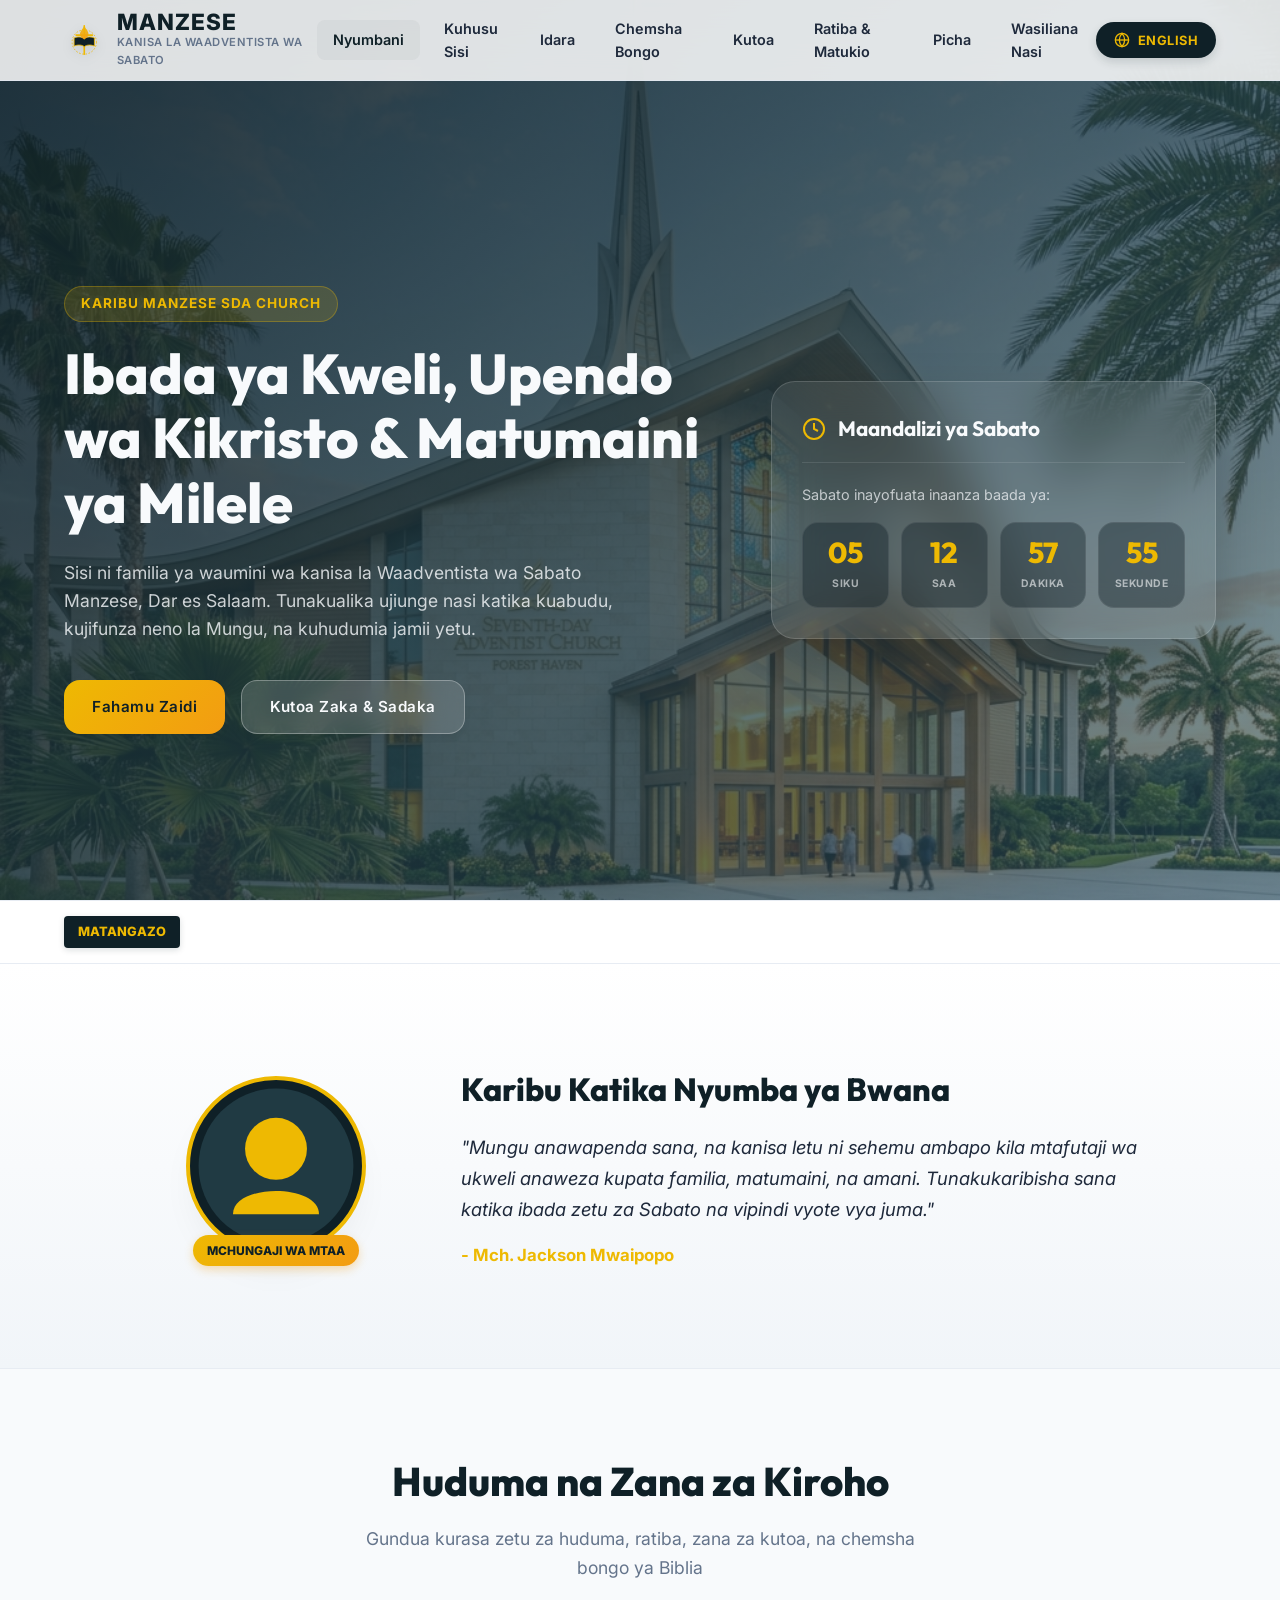
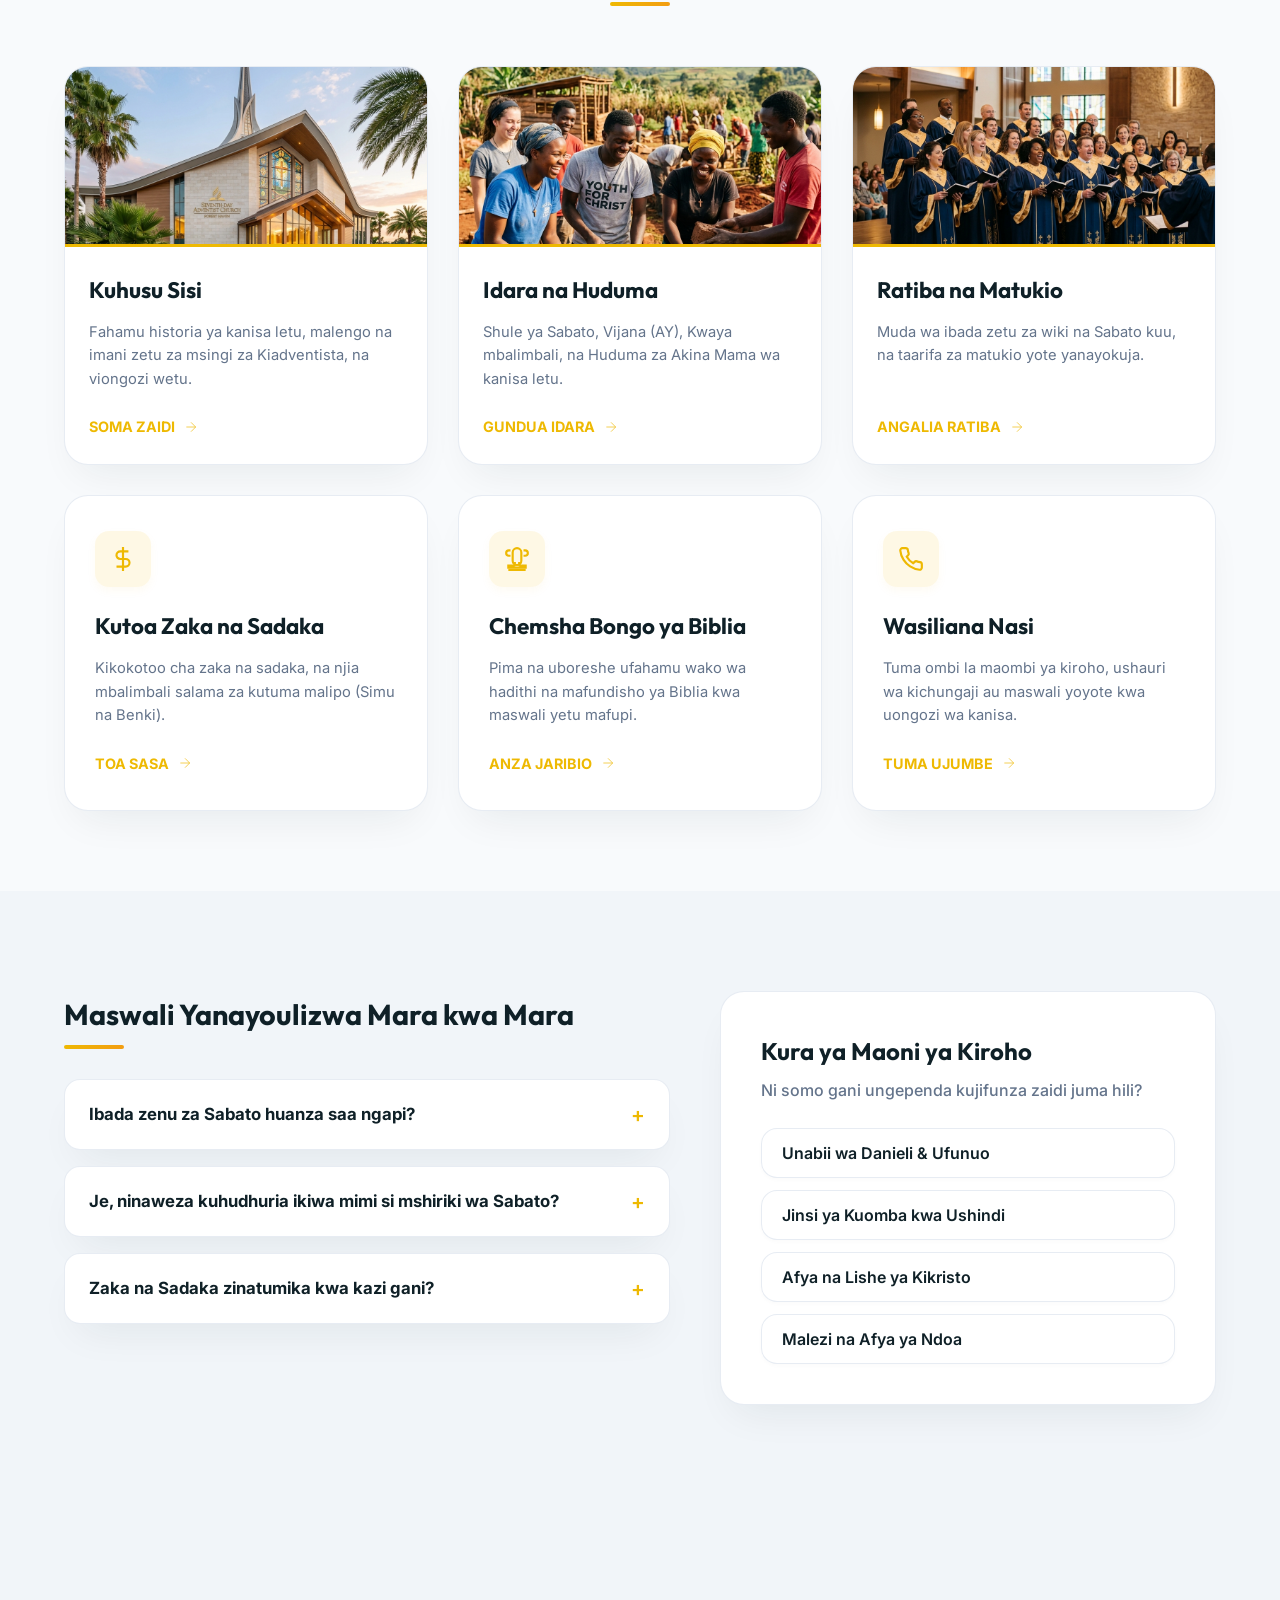
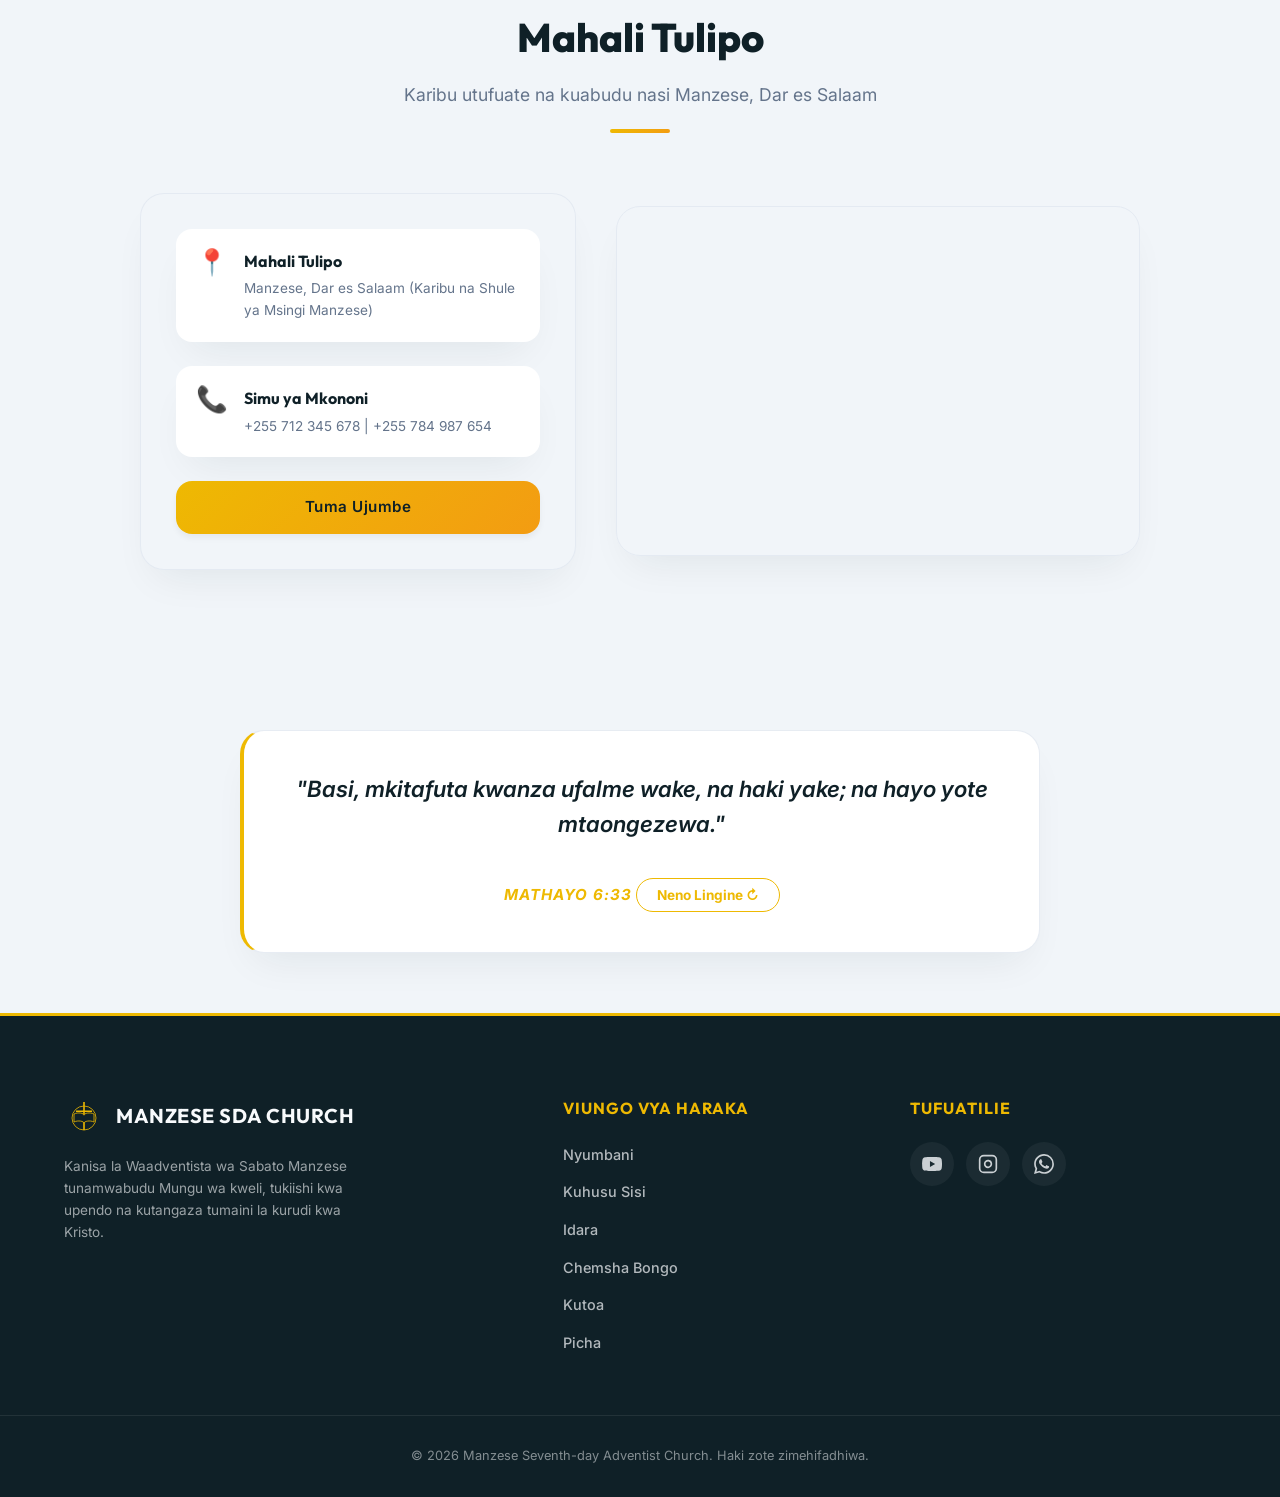
==== index.html @ 2f4f3eac "first commit" ====
<!DOCTYPE html>
<html lang="sw">
<head>
    <meta charset="UTF-8">
    <meta name="viewport" content="width=device-width, initial-scale=1.0">
    <title>Manzese Seventh-day Adventist Church</title>
    <!-- Google Fonts: Outfit (headings) & Inter (body) -->
    <link rel="preconnect" href="https://fonts.googleapis.com">
    <link rel="preconnect" href="https://fonts.gstatic.com" crossorigin>
    <link href="https://fonts.googleapis.com/css2?family=Inter:wght@300;400;500;600;700&family=Outfit:wght@400;500;600;700;800&display=swap" rel="stylesheet">
    <!-- Custom CSS -->
    <link rel="stylesheet" href="styles.css">
</head>
<body>

    <!-- Header Navigation -->
    <header class="main-header">
        <div class="container header-container">
            <a href="index.html" class="logo-area">
                <svg class="sda-logo" viewBox="0 0 100 100" fill="none" xmlns="http://www.w3.org/2000/svg">
                    <circle cx="50" cy="55" r="30" stroke="var(--gold-color)" stroke-width="2" stroke-dasharray="4 4" />
                    <path d="M50 15 V85 M30 38 H70" stroke="var(--gold-color)" stroke-width="4" stroke-linecap="round"/>
                    <path d="M25 65 C35 60 50 63 50 68 C50 63 65 60 75 65 V45 C65 40 50 43 50 48 C50 43 35 40 25 45 Z" fill="var(--primary-color)" stroke="var(--gold-color)" stroke-width="2" stroke-linejoin="round"/>
                    <path d="M50 15 C55 25 62 30 60 38 C58 45 50 48 50 48 C50 48 42 45 40 38 C38 30 45 25 50 15 Z" fill="url(#flameGrad)" opacity="0.9"/>
                    <defs>
                        <linearGradient id="flameGrad" x1="50" y1="15" x2="50" y2="48" gradientUnits="userSpaceOnUse">
                            <stop offset="0%" stop-color="#EEB902" />
                            <stop offset="100%" stop-color="#F39C12" />
                        </linearGradient>
                    </defs>
                </svg>
                <div class="logo-text">
                    <span class="church-title">MANZESE</span>
                    <span class="church-sub" data-translate="nav_sda">Seventh-day Adventist Church</span>
                </div>
            </a>

            <!-- Desktop Nav Links -->
            <nav class="nav-links" id="navLinks">
                <a href="index.html" class="nav-item" data-translate="nav_home">Nyumbani</a>
                <a href="about.html" class="nav-item" data-translate="nav_about">Kuhusu Sisi</a>
                <a href="departments.html" class="nav-item" data-translate="nav_departments">Idara</a>
                <a href="quiz.html" class="nav-item" data-translate="nav_quiz">Chemsha Bongo</a>
                <a href="giving.html" class="nav-item" data-translate="nav_giving">Kutoa</a>
                <a href="events.html" class="nav-item" data-translate="nav_services">Ratiba & Matukio</a>
                <a href="gallery.html" class="nav-item" data-translate="nav_gallery">Picha</a>
                <a href="contact.html" class="nav-item" data-translate="nav_contact">Wasiliana Nasi</a>
            </nav>

            <!-- Language Switch & Mobile Toggle -->
            <div class="header-actions">
                <button class="lang-btn" id="langBtn" aria-label="Switch Language">
                    <svg class="lang-icon" viewBox="0 0 24 24" fill="none" stroke="currentColor" stroke-width="2">
                        <circle cx="12" cy="12" r="10"/>
                        <line x1="2" y1="12" x2="22" y2="12"/>
                        <path d="M12 2a15.3 15.3 0 0 1 4 10 15.3 15.3 0 0 1-4 10 15.3 15.3 0 0 1-4-10 15.3 15.3 0 0 1 4-10z"/>
                    </svg>
                    <span id="langText">ENGLISH</span>
                </button>

                <button class="mobile-menu-toggle" id="menuToggle" aria-label="Toggle Menu">
                    <span></span>
                    <span></span>
                    <span></span>
                </button>
            </div>
        </div>
    </header>

    <!-- Mobile Nav Panel (Overlay) -->
    <div class="mobile-nav-panel" id="mobileNavPanel">
        <nav class="mobile-nav-links">
            <a href="index.html" class="mobile-nav-item" data-translate="nav_home">Nyumbani</a>
            <a href="about.html" class="mobile-nav-item" data-translate="nav_about">Kuhusu Sisi</a>
            <a href="departments.html" class="mobile-nav-item" data-translate="nav_departments">Idara</a>
            <a href="quiz.html" class="mobile-nav-item" data-translate="nav_quiz">Chemsha Bongo</a>
            <a href="giving.html" class="mobile-nav-item" data-translate="nav_giving">Kutoa</a>
            <a href="events.html" class="mobile-nav-item" data-translate="nav_services">Ratiba & Matukio</a>
            <a href="gallery.html" class="mobile-nav-item" data-translate="nav_gallery">Picha</a>
            <a href="contact.html" class="mobile-nav-item" data-translate="nav_contact">Wasiliana Nasi</a>
        </nav>
    </div>

    <!-- Main Content -->
    <main class="page-fade-in">

        <!-- Home / Hero Section -->
        <section id="home" class="hero-section">
            <div class="hero-bg-overlay"></div>
            <div class="container hero-container">
                <div class="hero-content">
                    <span class="hero-tag" data-translate="hero_tag">Karibu Manzese SDA Church</span>
                    <h1 class="hero-title" data-translate="hero_title">Ibada ya Kweli, Upendo wa Kikristo & Matumaini ya Milele</h1>
                    <p class="hero-desc" data-translate="hero_desc">Sisi ni familia ya waumini wa kanisa la Waadventista wa Sabato Manzese, Dar es Salaam. Tunakualika ujiunge nasi katika kuabudu, kujifunza neno la Mungu, na kuhudumia jamii yetu.</p>
                    <div class="hero-btns">
                        <a href="about.html" class="btn btn-primary" data-translate="btn_learn_more">Fahamu Zaidi</a>
                        <a href="giving.html" class="btn btn-secondary" data-translate="btn_give">Kutoa Zaka & Sadaka</a>
                    </div>
                </div>

                <!-- Sabbath Countdown Card -->
                <div class="sabbath-card" id="sabbathCard">
                    <div class="sabbath-card-header">
                        <svg class="sabbath-icon" viewBox="0 0 24 24" fill="none" stroke="currentColor" stroke-width="2">
                            <circle cx="12" cy="12" r="10"/>
                            <polyline points="12 6 12 12 16 14"/>
                        </svg>
                        <h3 id="sabbathCardTitle" data-translate="sabbath_countdown_title">Maandalizi ya Sabato</h3>
                    </div>
                    <div class="sabbath-card-body" id="sabbathCardBody">
                        <p class="sabbath-prompt" id="sabbathPrompt" data-translate="sabbath_starts_in">Sabato inayofuata inaanza baada ya:</p>
                        <div class="countdown-timer" id="countdownTimer">
                            <div class="timer-item">
                                <span class="timer-num" id="days">00</span>
                                <span class="timer-label" data-translate="timer_days">Siku</span>
                            </div>
                            <div class="timer-item">
                                <span class="timer-num" id="hours">00</span>
                                <span class="timer-label" data-translate="timer_hours">Saa</span>
                            </div>
                            <div class="timer-item">
                                <span class="timer-num" id="minutes">00</span>
                                <span class="timer-label" data-translate="timer_minutes">Dakika</span>
                            </div>
                            <div class="timer-item">
                                <span class="timer-num" id="seconds">00</span>
                                <span class="timer-label" data-translate="timer_seconds">Sekunde</span>
                            </div>
                        </div>
                    </div>
                </div>
            </div>
        </section>

        <!-- Announcements / News Ticker Section -->
        <section class="announcements-section">
            <div class="container announcements-container">
                <div class="announcements-badge" data-translate="announcements_badge">Matangazo</div>
                <div class="announcements-ticker">
                    <div class="announcements-list">
                        <span data-translate="announce_1">Mkutano Mkuu wa Makambi utaanza tarehe 16 Agosti. Karibuni wote!</span>
                        <span data-translate="announce_2">Kikundi cha Maombi ya Asubuhi kinakutana kila Jumatano saa 11 Asubuhi.</span>
                        <span data-translate="announce_3">Mazoezi ya Kwaya Kuu yatafanyika Ijumaa saa 11:30 Jioni kabla ya Vespers.</span>
                    </div>
                </div>
            </div>
        </section>

        <!-- Pastor's Welcome Section -->
        <section class="pastor-welcome-section section-padding">
            <div class="container">
                <div class="pastor-grid-layout">
                    <div class="pastor-image-card">
                        <svg class="pastor-avatar-svg" viewBox="0 0 100 100">
                            <circle cx="50" cy="50" r="45" fill="var(--secondary-color)" />
                            <circle cx="50" cy="40" r="18" fill="var(--gold-color)" />
                            <path d="M25 78 C 25 60, 75 60, 75 78" fill="var(--gold-color)" />
                        </svg>
                        <div class="pastor-badge" data-translate="pastor_badge">Mchungaji wa Mtaa</div>
                    </div>
                    <div class="pastor-message-content">
                        <h2 class="pastor-title" data-translate="pastor_welcome_title">Karibu Katika Nyumba ya Bwana</h2>
                        <p class="pastor-quote" data-translate="pastor_quote">"Mungu anawapenda sana, na kanisa letu ni sehemu ambapo kila mtafutaji wa ukweli anaweza kupata familia, matumaini, na amani. Tunakukaribisha sana katika ibada zetu za Sabato na vipindi vyote vya juma."</p>
                        <span class="pastor-name">- Mch. Jackson Mwaipopo</span>
                    </div>
                </div>
            </div>
        </section>

        <!-- Portal Hub Section -->
        <section class="portal-section bg-light">
            <div class="container">
                <div class="section-header text-center">
                    <h2 class="section-title" data-translate="portal_title">Huduma na Zana za Kiroho</h2>
                    <p class="section-subtitle" data-translate="portal_subtitle">Gundua kurasa zetu za huduma, ratiba, zana za kutoa, na chemsha bongo ya Biblia</p>
                    <div class="header-bar"></div>
                </div>

                <div class="portal-grid">
                    <!-- About Card -->
                    <div class="portal-card has-image">
                        <div class="portal-card-image" style="background-image: url('assets/church_hero.png');"></div>
                        <div class="portal-card-content">
                            <h3 data-translate="about_title">Kuhusu Sisi</h3>
                            <p data-translate="portal_about_desc">Fahamu historia ya kanisa letu, malengo na imani zetu za msingi za Kiadventista, na viongozi wetu.</p>
                            <a href="about.html" class="portal-link">
                                <span data-translate="portal_link_read">Soma Zaidi</span>
                                <svg viewBox="0 0 24 24"><line x1="5" y1="12" x2="19" y2="12"></line><polyline points="12 5 19 12 12 19"></polyline></svg>
                            </a>
                        </div>
                    </div>

                    <!-- Departments Card -->
                    <div class="portal-card has-image">
                        <div class="portal-card-image" style="background-image: url('assets/youth_ministry.png');"></div>
                        <div class="portal-card-content">
                            <h3 data-translate="dept_title">Idara na Huduma</h3>
                            <p data-translate="portal_dept_desc">Shule ya Sabato, Vijana (AY), Kwaya mbalimbali, na Huduma za Akina Mama wa kanisa letu.</p>
                            <a href="departments.html" class="portal-link">
                                <span data-translate="portal_link_explore">Gundua Idara</span>
                                <svg viewBox="0 0 24 24"><line x1="5" y1="12" x2="19" y2="12"></line><polyline points="12 5 19 12 12 19"></polyline></svg>
                            </a>
                        </div>
                    </div>

                    <!-- Events Card -->
                    <div class="portal-card has-image">
                        <div class="portal-card-image" style="background-image: url('assets/choir_singing.png');"></div>
                        <div class="portal-card-content">
                            <h3 data-translate="services_title">Ratiba na Matukio</h3>
                            <p data-translate="portal_services_desc">Muda wa ibada zetu za wiki na Sabato kuu, na taarifa za matukio yote yanayokuja.</p>
                            <a href="events.html" class="portal-link">
                                <span data-translate="portal_link_view">Angalia Ratiba</span>
                                <svg viewBox="0 0 24 24"><line x1="5" y1="12" x2="19" y2="12"></line><polyline points="12 5 19 12 12 19"></polyline></svg>
                            </a>
                        </div>
                    </div>

                    <!-- Giving Card -->
                    <div class="portal-card accent-card">
                        <div class="portal-icon-wrapper">
                            <svg class="portal-icon-svg" viewBox="0 0 24 24" fill="none" stroke="currentColor" stroke-width="2">
                                <line x1="12" y1="1" x2="12" y2="23"></line>
                                <path d="M17 5H9.5a3.5 3.5 0 0 0 0 7h5a3.5 3.5 0 0 1 0 7H6"></path>
                            </svg>
                        </div>
                        <h3 data-translate="giving_title">Kutoa Zaka na Sadaka</h3>
                        <p data-translate="portal_giving_desc">Kikokotoo cha zaka na sadaka, na njia mbalimbali salama za kutuma malipo (Simu na Benki).</p>
                        <a href="giving.html" class="portal-link">
                            <span data-translate="portal_link_give">Toa Sasa</span>
                            <svg viewBox="0 0 24 24"><line x1="5" y1="12" x2="19" y2="12"></line><polyline points="12 5 19 12 12 19"></polyline></svg>
                        </a>
                    </div>

                    <!-- Quiz Card -->
                    <div class="portal-card accent-card">
                        <div class="portal-icon-wrapper">
                            <svg class="portal-icon-svg" viewBox="0 0 24 24" fill="none" stroke="currentColor" stroke-width="2">
                                <path d="M6 9H4.5a2.5 2.5 0 0 1 0-5H6"></path>
                                <path d="M18 9h1.5a2.5 2.5 0 0 0 0-5H18"></path>
                                <path d="M4 22h16"></path>
                                <path d="M10 14.66V17c0 .55-.45 1-1 1H4v2h16v-2h-5c-.55 0-1-.45-1-1v-2.34"></path>
                                <path d="M12 2a4 4 0 0 1 4 4v7.5a4 4 0 0 1-8 0V6a4 4 0 0 1 4-4z"></path>
                            </svg>
                        </div>
                        <h3 data-translate="quiz_title">Chemsha Bongo</h3>
                        <p data-translate="portal_quiz_desc">Pima na uboreshe ufahamu wako wa hadithi na mafundisho ya Biblia kwa maswali yetu mafupi.</p>
                        <a href="quiz.html" class="portal-link">
                            <span data-translate="portal_link_quiz">Anza Jaribio</span>
                            <svg viewBox="0 0 24 24"><line x1="5" y1="12" x2="19" y2="12"></line><polyline points="12 5 19 12 12 19"></polyline></svg>
                        </a>
                    </div>

                    <!-- Contact Card -->
                    <div class="portal-card accent-card">
                        <div class="portal-icon-wrapper">
                            <svg class="portal-icon-svg" viewBox="0 0 24 24" fill="none" stroke="currentColor" stroke-width="2">
                                <path d="M22 16.92v3a2 2 0 0 1-2.18 2 19.79 19.79 0 0 1-8.63-3.07 19.5 19.5 0 0 1-6-6 19.79 19.79 0 0 1-3.07-8.67A2 2 0 0 1 4.11 2h3a2 2 0 0 1 2 1.72 12.84 12.84 0 0 0 .7 2.81 2 2 0 0 1-.45 2.11L8.09 9.91a16 16 0 0 0 6 6l1.27-1.27a2 2 0 0 1 2.11-.45 12.84 12.84 0 0 0 2.81.7A2 2 0 0 1 22 16.92z"></path>
                            </svg>
                        </div>
                        <h3 data-translate="contact_title">Wasiliana Nasi</h3>
                        <p data-translate="portal_contact_desc">Tuma ombi la maombi ya kiroho, ushauri wa kichungaji au maswali yoyote kwa uongozi wa kanisa.</p>
                        <a href="contact.html" class="portal-link">
                            <span data-translate="portal_link_contact">Tuma Ujumbe</span>
                            <svg viewBox="0 0 24 24"><line x1="5" y1="12" x2="19" y2="12"></line><polyline points="12 5 19 12 12 19"></polyline></svg>
                        </a>
                    </div>
                </div>
            </div>
        </section>

        <!-- FAQs and Spiritual Poll Grid Section -->
        <section class="interactive-grid-section section-padding bg-light">
            <div class="container">
                <div class="interactive-two-column">
                    <!-- Collapsible FAQs -->
                    <div class="faq-accordion-wrapper">
                        <div class="small-header">
                            <h2 class="faq-section-title" data-translate="faq_title">Maswali Yanayoulizwa Mara kwa Mara</h2>
                            <div class="header-bar left-align"></div>
                        </div>
                        
                        <div class="faq-accordion">
                            <div class="faq-item">
                                <button class="faq-trigger">
                                    <span class="faq-question-text" data-translate="faq_q1">Ibada zenu za Sabato huanza saa ngapi?</span>
                                    <span class="faq-icon-arrow">+</span>
                                </button>
                                <div class="faq-content">
                                    <p data-translate="faq_a1">Ibada huanza saa 2:00 Asubuhi kwa Shule ya Sabato (kujifunza Biblia) na kufuatiwa na Ibada Kuu ya Mahubiri saa 4:45 Asubuhi. Alasiri tuna vipindi vya vijana na kwaya kuanzia saa 8:00 Alasiri.</p>
                                </div>
                            </div>

                            <div class="faq-item">
                                <button class="faq-trigger">
                                    <span class="faq-question-text" data-translate="faq_q2">Je, ninaweza kuhudhuria ikiwa mimi si mshiriki wa Sabato?</span>
                                    <span class="faq-icon-arrow">+</span>
                                </button>
                                <div class="faq-content">
                                    <p data-translate="faq_a2">Ndiyo, kabisa! Kanisa letu lipo wazi kwa ajili ya kila mtu wa dini, dhehebu au imani yoyote. Wageni wote wanakaribishwa na kufurahia upendo wa Kikristo pamoja nasi.</p>
                                </div>
                            </div>

                            <div class="faq-item">
                                <button class="faq-trigger">
                                    <span class="faq-question-text" data-translate="faq_q3">Zaka na Sadaka zinatumika kwa kazi gani?</span>
                                    <span class="faq-icon-arrow">+</span>
                                </button>
                                <div class="faq-content">
                                    <p data-translate="faq_a3">Zaka na Sadaka zinatumika kusaidia kazi ya uinjilisti, matengenezo ya kanisa, kuendesha huduma mbalimbali za idara, na kutoa misaada kwa wajane, mayatima, wagonjwa na wenye shida Manzese.</p>
                                </div>
                            </div>
                        </div>
                    </div>

                    <!-- Spiritual Poll Card -->
                    <div class="poll-card glass-card" id="spiritualPollCard">
                        <div class="poll-card-header">
                            <h3 data-translate="poll_title">Kura ya Maoni ya Kiroho</h3>
                            <p class="poll-question" data-translate="poll_question">Ni somo gani ungependa kujifunza zaidi juma hili?</p>
                        </div>
                        
                        <div class="poll-options" id="pollOptions">
                            <button class="poll-option-btn" data-vote="unabii">
                                <span data-translate="poll_opt1">Unabii wa Danieli & Ufunuo</span>
                            </button>
                            <button class="poll-option-btn" data-vote="maombi">
                                <span data-translate="poll_opt2">Jinsi ya Kuomba kwa Ushindi</span>
                            </button>
                            <button class="poll-option-btn" data-vote="afya">
                                <span data-translate="poll_opt3">Afya na Lishe ya Kikristo</span>
                            </button>
                            <button class="poll-option-btn" data-vote="familia">
                                <span data-translate="poll_opt4">Malezi na Afya ya Ndoa</span>
                            </button>
                        </div>

                        <!-- Poll Results -->
                        <div class="poll-results hidden" id="pollResults">
                            <div class="poll-result-bar">
                                <div class="poll-result-label">
                                    <span data-translate="poll_opt1">Unabii wa Danieli & Ufunuo</span>
                                    <span class="poll-pct" id="pct-unabii">0%</span>
                                </div>
                                <div class="poll-bar-bg"><div class="poll-bar-fill" id="fill-unabii"></div></div>
                            </div>
                            <div class="poll-result-bar">
                                <div class="poll-result-label">
                                    <span data-translate="poll_opt2">Jinsi ya Kuomba kwa Ushindi</span>
                                    <span class="poll-pct" id="pct-maombi">0%</span>
                                </div>
                                <div class="poll-bar-bg"><div class="poll-bar-fill" id="fill-maombi"></div></div>
                            </div>
                            <div class="poll-result-bar">
                                <div class="poll-result-label">
                                    <span data-translate="poll_opt3">Afya na Lishe ya Kikristo</span>
                                    <span class="poll-pct" id="pct-afya">0%</span>
                                </div>
                                <div class="poll-bar-bg"><div class="poll-bar-fill" id="fill-afya"></div></div>
                            </div>
                            <div class="poll-result-bar">
                                <div class="poll-result-label">
                                    <span data-translate="poll_opt4">Malezi na Afya ya Ndoa</span>
                                    <span class="poll-pct" id="pct-familia">0%</span>
                                </div>
                                <div class="poll-bar-bg"><div class="poll-bar-fill" id="fill-familia"></div></div>
                            </div>
                            <button class="btn btn-secondary btn-block" id="pollResetBtn" data-translate="poll_btn_reset">Piga Kura Tena</button>
                        </div>
                    </div>
                </div>
            </div>
        </section>

        <!-- Location & Map Section -->
        <section class="location-map-section section-padding bg-white">
            <div class="container">
                <div class="section-header text-center">
                    <h2 class="section-title" data-translate="location_title">Mahali Tulipo</h2>
                    <p class="section-subtitle" data-translate="location_subtitle">Karibu utufuate na kuabudu nasi Manzese, Dar es Salaam</p>
                    <div class="header-bar"></div>
                </div>
                
                <div class="location-grid">
                    <div class="location-info-card">
                        <div class="contact-detail-item">
                            <span class="detail-icon">📍</span>
                            <div class="detail-text">
                                <h4 data-translate="detail_location">Mahali Tulipo</h4>
                                <p data-translate="detail_address">Manzese, Dar es Salaam (Karibu na Shule ya Msingi Manzese)</p>
                            </div>
                        </div>
                        <div class="contact-detail-item">
                            <span class="detail-icon">📞</span>
                            <div class="detail-text">
                                <h4 data-translate="detail_phone">Simu ya Mkononi</h4>
                                <p>+255 712 345 678 | +255 784 987 654</p>
                            </div>
                        </div>
                        <a href="contact.html" class="btn btn-primary" data-translate="btn_send_message">Tuma Ujumbe</a>
                    </div>
                    
                    <div class="map-wrapper">
                        <iframe 
                            class="map-iframe"
                            src="https://maps.google.com/maps?q=Manzese%20SDA%20Church,%20Dar%20es%20Salaam,%20Tanzania&t=&z=15&ie=UTF8&iwloc=&output=embed" 
                            frameborder="0" 
                            scrolling="no" 
                            marginheight="0" 
                            marginwidth="0"
                            loading="lazy">
                        </iframe>
                    </div>
                </div>
            </div>
        </section>

        <!-- Verse of the Day Section -->
        <section class="verse-section">
            <div class="container">
                <div class="verse-card glass-card">
                    <blockquote id="verseText" data-translate="verse_text">"Basi, mkitafuta kwanza ufalme wake, na haki yake; na hayo yote mtaongezewa."</blockquote>
                    <cite id="verseRef" data-translate="verse_ref">Mathayo 6:33</cite>
                    <button class="btn-verse-next" id="nextVerseBtn" aria-label="Next Verse" data-translate="btn_next_verse">Neno Lingine ↻</button>
                </div>
            </div>
        </section>
    </main>

    <!-- Footer -->
    <footer class="main-footer">
        <div class="container footer-grid">
            <div class="footer-brand">
                <div class="footer-logo-row">
                    <svg class="sda-logo-footer" viewBox="0 0 100 100" fill="none" xmlns="http://www.w3.org/2000/svg">
                        <circle cx="50" cy="55" r="30" stroke="var(--gold-color)" stroke-width="2" />
                        <path d="M50 15 V85 M30 38 H70" stroke="var(--gold-color)" stroke-width="4"/>
                        <path d="M25 65 C35 60 50 63 50 68 C50 63 65 60 75 65 V45 C65 40 50 43 50 48 C50 43 35 40 25 45 Z" fill="var(--primary-color)" stroke="var(--gold-color)" stroke-width="2"/>
                    </svg>
                    <h4>MANZESE SDA CHURCH</h4>
                </div>
                <p data-translate="footer_desc">Kanisa la Waadventista wa Sabato Manzese tunamwabudu Mungu wa kweli, tukiishi kwa upendo na kutangaza tumaini la kurudi kwa Kristo.</p>
            </div>

            <div class="footer-links">
                <h4 data-translate="footer_quick_links">Viungo vya Haraka</h4>
                <ul>
                    <li><a href="index.html" data-translate="nav_home">Nyumbani</a></li>
                    <li><a href="about.html" data-translate="nav_about">Kuhusu Sisi</a></li>
                    <li><a href="departments.html" data-translate="nav_departments">Idara</a></li>
                    <li><a href="quiz.html" data-translate="nav_quiz">Chemsha Bongo</a></li>
                    <li><a href="giving.html" data-translate="nav_giving">Kutoa</a></li>
                    <li><a href="gallery.html" data-translate="nav_gallery">Picha</a></li>
                </ul>
            </div>

            <div class="footer-socials">
                <h4 data-translate="footer_follow_us">Tufuatilie</h4>
                <div class="social-icons">
                    <a href="https://youtube.com" target="_blank" aria-label="YouTube" class="social-icon-btn yt">
                        <svg viewBox="0 0 24 24" fill="currentColor"><path d="M23.498 6.163c-.272-1.022-1.074-1.826-2.096-2.101C19.548 3.5 12 3.5 12 3.5s-7.548 0-9.402.562C1.74 4.337.938 5.14.666 6.163.148 8.02.148 12 .148 12s0 3.98.518 5.837c.272 1.022 1.074 1.826 2.096 2.101C4.452 20.5 12 20.5 12 20.5s7.548 0 9.402-.562c1.022-.275 1.824-1.079 2.096-2.101.518-1.857.518-5.837.518-5.837s0-3.98-.518-5.837zM9.545 15.568V8.432L15.818 12l-6.273 3.568z"/></svg>
                    </a>
                    <a href="https://instagram.com" target="_blank" aria-label="Instagram" class="social-icon-btn ig">
                        <svg viewBox="0 0 24 24" fill="none" stroke="currentColor" stroke-width="2"><rect x="2" y="2" width="20" height="20" rx="5" ry="5"/><path d="M16 11.37A4 4 0 1 1 12.63 8 4 4 0 0 1 16 11.37z"/><line x1="17.5" y1="6.5" x2="17.51" y2="6.5"/></svg>
                    </a>
                    <a href="https://whatsapp.com" target="_blank" aria-label="WhatsApp" class="social-icon-btn wa">
                        <svg viewBox="0 0 24 24" fill="currentColor"><path d="M17.472 14.382c-.297-.149-1.758-.867-2.03-.967-.273-.099-.471-.148-.67.15-.197.297-.767.966-.94 1.164-.173.199-.347.223-.644.075-.297-.15-1.255-.463-2.39-1.475-.883-.788-1.48-1.761-1.653-2.059-.173-.297-.018-.458.13-.606.134-.133.298-.347.446-.52.149-.174.198-.298.298-.497.099-.198.05-.371-.025-.52-.075-.149-.669-1.612-.916-2.207-.242-.579-.487-.5-.669-.51-.173-.008-.371-.01-.57-.01-.198 0-.52.074-.792.372-.272.297-1.04 1.016-1.04 2.479 0 1.462 1.065 2.875 1.213 3.074.149.198 2.096 3.2 5.077 4.487.709.306 1.262.489 1.694.625.712.227 1.36.195 1.871.118.571-.085 1.758-.719 2.006-1.413.248-.694.248-1.289.173-1.413-.074-.124-.272-.198-.57-.347m-5.421 7.403h-.004a9.87 9.87 0 0 1-5.031-1.378l-.361-.214-3.741.982.998-3.648-.235-.374a9.86 9.86 0 0 1-1.51-5.26c.001-5.45 4.436-9.884 9.888-9.884 2.64 0 5.122 1.03 6.988 2.898a9.825 9.825 0 0 1 2.893 6.994c-.003 5.45-4.437 9.884-9.885 9.884m8.413-18.297A11.815 11.815 0 0 0 12.05 0C5.495 0 .16 5.335.157 11.892c0 2.096.547 4.142 1.588 5.945L0 24l6.335-1.662c1.746.953 3.71 1.458 5.704 1.459h.005c6.554 0 11.89-5.335 11.893-11.893a11.821 11.821 0 0 0-3.48-8.413z"/></svg>
                    </a>
                </div>
            </div>
        </div>
        <div class="footer-bottom text-center">
            <p>&copy; <span id="year">2026</span> Manzese Seventh-day Adventist Church. <span data-translate="footer_rights">Haki zote zimehifadhiwa.</span></p>
        </div>
    </footer>

    <!-- Core App JS -->
    <script src="app.js"></script>
</body>
</html>
---- styles.css ----
/* ==========================================================================
   Manzese SDA Church - Core Design System & Stylesheet
   ========================================================================== */

/* Design Tokens & Theme Variables */
:root {
    --primary-color: #0F2027;
    --secondary-color: #203A43;
    --tertiary-color: #2C5364;
    --gold-color: #EEB902;
    --gold-hover: #D4AF37;
    --accent-gradient: linear-gradient(135deg, #EEB902 0%, #F39C12 100%);
    --primary-gradient: linear-gradient(135deg, #0F2027 0%, #203A43 50%, #2C5364 100%);
    --card-gradient: linear-gradient(135deg, rgba(255, 255, 255, 0.08) 0%, rgba(255, 255, 255, 0.03) 100%);
    
    /* Neutrals */
    --text-dark: #1E293B;
    --text-light: #F8FAFC;
    --text-muted: #64748B;
    --bg-light: #F1F5F9;
    --bg-white: #FFFFFF;
    
    /* Structural variables */
    --card-shadow: 0 20px 40px -15px rgba(15, 32, 39, 0.08);
    --hover-shadow: 0 30px 60px -20px rgba(15, 32, 39, 0.15);
    --glass-bg: rgba(255, 255, 255, 0.85);
    --glass-border: rgba(255, 255, 255, 0.4);
    --border-radius-sm: 8px;
    --border-radius-md: 16px;
    --border-radius-lg: 24px;
    
    /* Animation settings */
    --transition-fast: all 0.2s cubic-bezier(0.4, 0, 0.2, 1);
    --transition-smooth: all 0.4s cubic-bezier(0.4, 0, 0.2, 1);
    
    --container-width: 1200px;
}

/* Reset & Global Base Styles */
* {
    margin: 0;
    padding: 0;
    box-sizing: border-box;
}

html {
    scroll-behavior: smooth;
}

body {
    font-family: 'Inter', sans-serif;
    color: var(--text-dark);
    background-color: var(--bg-light);
    line-height: 1.6;
    overflow-x: hidden;
}

h1, h2, h3, h4, h5, h6 {
    font-family: 'Outfit', sans-serif;
    font-weight: 700;
    color: var(--primary-color);
}

a {
    text-decoration: none;
    color: inherit;
    transition: var(--transition-fast);
}

button, input, textarea {
    font-family: inherit;
    font-size: inherit;
    outline: none;
}

button {
    cursor: pointer;
    border: none;
    background: none;
}

ul {
    list-style: none;
}

/* Utility Layouts */
.container {
    width: 100%;
    max-width: var(--container-width);
    margin: 0 auto;
    padding: 0 24px;
}

.section-padding {
    padding: 100px 0;
}

.bg-light {
    background-color: #F8FAFC;
}

.text-center {
    text-align: center;
}

.btn {
    display: inline-flex;
    align-items: center;
    justify-content: center;
    padding: 14px 28px;
    border-radius: var(--border-radius-md);
    font-weight: 600;
    font-size: 0.95rem;
    transition: var(--transition-smooth);
    letter-spacing: 0.5px;
    box-shadow: 0 4px 6px rgba(0, 0, 0, 0.05);
}

.btn-primary {
    background: var(--accent-gradient);
    color: var(--primary-color);
}

.btn-primary:hover {
    transform: translateY(-3px);
    box-shadow: 0 12px 20px -8px rgba(243, 156, 18, 0.4);
}

.btn-secondary {
    background: rgba(255, 255, 255, 0.15);
    color: var(--text-light);
    border: 1.5px solid rgba(255, 255, 255, 0.3);
    backdrop-filter: blur(10px);
}

.btn-secondary:hover {
    background: var(--text-light);
    color: var(--primary-color);
    border-color: var(--text-light);
    transform: translateY(-3px);
}

.btn-block {
    display: flex;
    width: 100%;
}

/* ==========================================================================
   Header Navigation Styles
   ========================================================================== */
.main-header {
    position: fixed;
    top: 0;
    left: 0;
    width: 100%;
    z-index: 1000;
    background: rgba(255, 255, 255, 0.85);
    backdrop-filter: blur(20px);
    border-bottom: 1px solid rgba(226, 232, 240, 0.8);
    transition: var(--transition-smooth);
}

.main-header.scrolled {
    background: rgba(255, 255, 255, 0.95);
    box-shadow: 0 10px 30px rgba(15, 32, 39, 0.05);
    padding: 10px 0;
}

.header-container {
    display: flex;
    align-items: center;
    justify-content: space-between;
    height: 80px;
    transition: var(--transition-smooth);
}

.main-header.scrolled .header-container {
    height: 70px;
}

/* Logo Area */
.logo-area {
    display: flex;
    align-items: center;
    gap: 12px;
}

.sda-logo {
    width: 48px;
    height: 48px;
    filter: drop-shadow(0 4px 6px rgba(15, 32, 39, 0.1));
}

.logo-text {
    display: flex;
    flex-direction: column;
}

.church-title {
    font-size: 1.4rem;
    font-weight: 800;
    color: var(--primary-color);
    letter-spacing: 1px;
    line-height: 1.1;
}

.church-sub {
    font-size: 0.7rem;
    font-weight: 600;
    color: var(--text-muted);
    letter-spacing: 0.5px;
    text-transform: uppercase;
}

/* Desktop Navigation Link Items */
.nav-links {
    display: flex;
    align-items: center;
    gap: 8px;
}

.nav-item {
    font-size: 0.9rem;
    font-weight: 600;
    padding: 8px 16px;
    border-radius: var(--border-radius-sm);
    color: var(--text-dark);
    position: relative;
}

.nav-item:hover, .nav-item.active {
    color: var(--primary-color);
    background: rgba(15, 32, 39, 0.04);
}

/* Action Area (Lang button & mobile toggle) */
.header-actions {
    display: flex;
    align-items: center;
    gap: 16px;
}

.lang-btn {
    display: flex;
    align-items: center;
    gap: 8px;
    background: var(--primary-color);
    color: var(--gold-color);
    padding: 10px 18px;
    border-radius: 30px;
    font-size: 0.8rem;
    font-weight: 700;
    letter-spacing: 0.5px;
    box-shadow: 0 4px 10px rgba(15, 32, 39, 0.15);
    transition: var(--transition-smooth);
}

.lang-btn:hover {
    transform: translateY(-2px);
    box-shadow: 0 6px 15px rgba(15, 32, 39, 0.25);
    color: #FFFFFF;
}

.lang-icon {
    width: 16px;
    height: 16px;
}

/* Mobile Menu Toggle Button */
.mobile-menu-toggle {
    display: none;
    flex-direction: column;
    justify-content: space-between;
    width: 28px;
    height: 20px;
    position: relative;
    z-index: 1001;
}

.mobile-menu-toggle span {
    display: block;
    width: 100%;
    height: 3px;
    background-color: var(--primary-color);
    border-radius: 2px;
    transition: var(--transition-smooth);
}

.mobile-menu-toggle.open span:nth-child(1) {
    transform: translateY(8px) rotate(45deg);
}

.mobile-menu-toggle.open span:nth-child(2) {
    opacity: 0;
}

.mobile-menu-toggle.open span:nth-child(3) {
    transform: translateY(-9px) rotate(-45deg);
}

/* Mobile Nav Panel (Overlay Menu) */
.mobile-nav-panel {
    position: fixed;
    top: 0;
    right: -100%;
    width: 80%;
    max-width: 320px;
    height: 100vh;
    background: var(--primary-gradient);
    z-index: 999;
    padding: 100px 30px 40px;
    box-shadow: -10px 0 30px rgba(15, 32, 39, 0.15);
    transition: var(--transition-smooth);
    display: flex;
    flex-direction: column;
}

.mobile-nav-panel.open {
    right: 0;
}

.mobile-nav-links {
    display: flex;
    flex-direction: column;
    gap: 20px;
}

.mobile-nav-item {
    font-size: 1.15rem;
    font-weight: 600;
    color: var(--text-light);
    padding: 10px 16px;
    border-radius: var(--border-radius-sm);
    border-left: 3px solid transparent;
}

.mobile-nav-item:hover, .mobile-nav-item.active {
    background: rgba(255, 255, 255, 0.08);
    border-left-color: var(--gold-color);
    color: var(--gold-color);
}

/* ==========================================================================
   Hero / Header Area
   ========================================================================== */
.hero-section {
    position: relative;
    min-height: 100vh;
    display: flex;
    align-items: center;
    padding-top: 120px;
    overflow: hidden;
    background-image: url('assets/church_hero.png');
    background-size: cover;
    background-position: center;
}

.hero-bg-overlay {
    position: absolute;
    top: 0;
    left: 0;
    width: 100%;
    height: 100%;
    background-image: linear-gradient(135deg, rgba(15, 32, 39, 0.9) 0%, rgba(32, 58, 67, 0.8) 50%, rgba(44, 83, 100, 0.6) 100%);
    z-index: 1;
}

.hero-container {
    position: relative;
    z-index: 2;
    display: grid;
    grid-template-columns: 1.2fr 0.8fr;
    gap: 40px;
    align-items: center;
    width: 100%;
}

.hero-content {
    animation: fadeInUp 1s ease-out;
}

.hero-tag {
    display: inline-block;
    padding: 6px 16px;
    background: rgba(238, 185, 2, 0.15);
    border: 1px solid rgba(238, 185, 2, 0.3);
    color: var(--gold-color);
    border-radius: 30px;
    font-size: 0.85rem;
    font-weight: 700;
    text-transform: uppercase;
    letter-spacing: 1px;
    margin-bottom: 20px;
}

.hero-title {
    font-size: 3.5rem;
    font-weight: 800;
    color: var(--text-light);
    line-height: 1.15;
    margin-bottom: 24px;
}

.hero-desc {
    font-size: 1.1rem;
    color: rgba(248, 250, 252, 0.8);
    margin-bottom: 36px;
    max-width: 580px;
}

.hero-btns {
    display: flex;
    gap: 16px;
    flex-wrap: wrap;
}

/* Countdown Card */
.sabbath-card {
    background: rgba(255, 255, 255, 0.08);
    border: 1px solid rgba(255, 255, 255, 0.15);
    backdrop-filter: blur(25px);
    border-radius: var(--border-radius-lg);
    padding: 30px;
    box-shadow: 0 30px 60px rgba(0, 0, 0, 0.2);
    animation: fadeInRight 1s ease-out;
}

.sabbath-card-header {
    display: flex;
    align-items: center;
    gap: 12px;
    margin-bottom: 20px;
    border-bottom: 1px solid rgba(255, 255, 255, 0.1);
    padding-bottom: 16px;
}

.sabbath-icon {
    width: 24px;
    height: 24px;
    color: var(--gold-color);
}

.sabbath-card-header h3 {
    color: var(--text-light);
    font-size: 1.3rem;
}

.sabbath-prompt {
    font-size: 0.9rem;
    color: rgba(248, 250, 252, 0.7);
    margin-bottom: 16px;
}

.countdown-timer {
    display: grid;
    grid-template-columns: repeat(4, 1fr);
    gap: 12px;
}

.timer-item {
    background: rgba(15, 32, 39, 0.4);
    border: 1.5px solid rgba(255, 255, 255, 0.08);
    border-radius: var(--border-radius-md);
    padding: 12px 6px;
    text-align: center;
    transition: var(--transition-smooth);
}

.timer-item:hover {
    border-color: var(--gold-color);
    background: rgba(15, 32, 39, 0.6);
}

.timer-num {
    display: block;
    font-size: 1.8rem;
    font-weight: 800;
    color: var(--gold-color);
    font-family: 'Outfit', sans-serif;
    line-height: 1.2;
}

.timer-label {
    font-size: 0.65rem;
    text-transform: uppercase;
    letter-spacing: 0.5px;
    color: rgba(248, 250, 252, 0.6);
    font-weight: 700;
}

/* Happy Sabbath UI State */
.happy-sabbath {
    text-align: center;
    padding: 20px 10px;
}

.happy-sabbath-title {
    font-size: 2.2rem;
    color: var(--gold-color);
    margin-bottom: 12px;
    animation: pulseGlow 2s infinite alternate;
}

.happy-sabbath-verse {
    font-size: 0.95rem;
    font-style: italic;
    color: rgba(248, 250, 252, 0.9);
    line-height: 1.5;
}

/* ==========================================================================
   Section Standard Details
   ========================================================================== */
.section-header {
    margin-bottom: 60px;
}

.section-title {
    font-size: 2.5rem;
    font-weight: 800;
    margin-bottom: 12px;
}

.section-subtitle {
    font-size: 1.1rem;
    color: var(--text-muted);
    max-width: 600px;
    margin: 0 auto 20px;
}

.header-bar {
    width: 60px;
    height: 4px;
    background: var(--accent-gradient);
    margin: 0 auto;
    border-radius: 2px;
}

/* ==========================================================================
   About Us Section Styles
   ========================================================================== */
.about-grid {
    display: grid;
    grid-template-columns: 1fr 1.1fr;
    gap: 60px;
    align-items: center;
}

.about-image-card {
    position: relative;
    height: 450px;
    border-radius: var(--border-radius-lg);
}

.about-img {
    width: 100%;
    height: 100%;
    object-fit: cover;
    border-radius: var(--border-radius-lg);
    box-shadow: var(--card-shadow);
    transition: var(--transition-smooth);
    z-index: 2;
    position: relative;
}

.about-image-card:hover .about-img {
    transform: scale(1.02);
}

.img-accent-border {
    position: absolute;
    top: 20px;
    left: -20px;
    width: 100%;
    height: 100%;
    border: 3px solid var(--gold-color);
    border-radius: var(--border-radius-lg);
    z-index: 1;
    transition: var(--transition-smooth);
}

.about-image-card:hover .img-accent-border {
    top: 10px;
    left: -10px;
}

.about-info h3 {
    font-size: 1.8rem;
    margin-bottom: 20px;
}

.about-info p {
    color: var(--text-muted);
    margin-bottom: 20px;
}

.beliefs-highlights {
    display: grid;
    grid-template-columns: 1fr 1fr;
    gap: 20px;
    margin-top: 30px;
}

.belief-badge {
    display: flex;
    gap: 16px;
    background: var(--bg-white);
    padding: 20px;
    border-radius: var(--border-radius-md);
    box-shadow: var(--card-shadow);
    transition: var(--transition-smooth);
}

.belief-badge:hover {
    transform: translateY(-5px);
    box-shadow: var(--hover-shadow);
}

.belief-svg-icon {
    width: 42px;
    height: 42px;
    flex-shrink: 0;
    stroke: var(--gold-color);
    transition: var(--transition-smooth);
}

.belief-badge:hover .belief-svg-icon {
    transform: rotate(10deg) scale(1.1);
}

.badge-text h4 {
    font-size: 1rem;
    margin-bottom: 4px;
}

.badge-text p {
    font-size: 0.8rem;
    color: var(--text-muted);
    margin-bottom: 0;
    line-height: 1.4;
}

/* Leadership section */
.leadership-section {
    margin-top: 80px;
    border-top: 1px solid rgba(226, 232, 240, 0.8);
    padding-top: 60px;
}

.leadership-section h3 {
    font-size: 1.8rem;
    margin-bottom: 40px;
}

.leadership-grid {
    display: grid;
    grid-template-columns: repeat(3, 1fr);
    gap: 30px;
}

.leader-card {
    background: var(--bg-white);
    padding: 30px 20px;
    border-radius: var(--border-radius-md);
    text-align: center;
    box-shadow: var(--card-shadow);
    transition: var(--transition-smooth);
}

.leader-card:hover {
    transform: translateY(-5px);
    box-shadow: var(--hover-shadow);
}

.leader-avatar-wrapper {
    width: 90px;
    height: 90px;
    margin: 0 auto 20px;
}

.leader-avatar {
    width: 100%;
    height: 100%;
    --primary-light: #EEF4F8;
}

.leader-card h4 {
    font-size: 1.15rem;
    margin-bottom: 6px;
}

.leader-role {
    font-size: 0.85rem;
    color: var(--text-muted);
    font-weight: 600;
    text-transform: uppercase;
    letter-spacing: 0.5px;
}

/* ==========================================================================
   Departments Section Styles
   ========================================================================== */
.dept-tabs-container {
    background: var(--bg-white);
    padding: 40px;
    border-radius: var(--border-radius-lg);
    box-shadow: var(--card-shadow);
}

.dept-tabs {
    display: flex;
    justify-content: center;
    gap: 12px;
    margin-bottom: 40px;
    flex-wrap: wrap;
    border-bottom: 1.5px solid rgba(226, 232, 240, 0.8);
    padding-bottom: 16px;
}

.dept-tab-btn {
    padding: 12px 24px;
    font-weight: 700;
    font-size: 0.95rem;
    color: var(--text-muted);
    border-radius: var(--border-radius-sm);
    transition: var(--transition-smooth);
}

.dept-tab-btn:hover {
    color: var(--primary-color);
}

.dept-tab-btn.active {
    background: var(--primary-color);
    color: var(--gold-color);
    box-shadow: 0 4px 12px rgba(15, 32, 39, 0.15);
}

.dept-content-pane {
    display: none;
    animation: fadeIn 0.5s ease-out forwards;
}

.dept-content-pane.active {
    display: block;
}

.dept-pane-grid {
    display: grid;
    grid-template-columns: 1.1fr 0.9fr;
    gap: 40px;
    align-items: center;
}

.dept-pane-text h3 {
    font-size: 1.8rem;
    margin-bottom: 16px;
}

.dept-pane-text p {
    color: var(--text-muted);
    margin-bottom: 16px;
}

.dept-pane-image {
    height: 300px;
    border-radius: var(--border-radius-md);
    overflow: hidden;
    box-shadow: var(--card-shadow);
}

.dept-pane-img {
    width: 100%;
    height: 100%;
    object-fit: cover;
}

/* Choirs Grid inside Tab */
.full-width-choir {
    grid-column: 1 / -1;
}

.choirs-grid {
    display: grid;
    grid-template-columns: repeat(auto-fill, minmax(240px, 1fr));
    gap: 20px;
    margin-top: 30px;
}

.choir-card {
    background: var(--bg-white);
    border: 1px solid rgba(226, 232, 240, 0.8);
    border-radius: var(--border-radius-md);
    padding: 24px;
    box-shadow: var(--card-shadow);
    transition: var(--transition-smooth);
    text-align: left;
}

.choir-card:hover {
    transform: translateY(-5px);
    box-shadow: var(--hover-shadow);
    border-color: var(--gold-color);
}

.choir-icon {
    font-size: 2.2rem;
    display: block;
    margin-bottom: 16px;
}

.choir-card h4 {
    font-size: 1.15rem;
    color: var(--primary-color);
    margin-bottom: 8px;
    font-weight: 700;
}

.choir-card p {
    font-size: 0.85rem;
    color: var(--text-muted);
    line-height: 1.5;
    margin-bottom: 0;
}

.dept-image-placeholder {
    width: 100%;
    height: 100%;
    background-size: cover;
    background-position: center;
}

.ss-bg {
    background-image: linear-gradient(135deg, rgba(15,32,39,0.7) 0%, rgba(32,58,67,0.7) 100%), url('assets/church_hero.png');
}

.wm-bg {
    background-image: linear-gradient(135deg, rgba(15,32,39,0.7) 0%, rgba(32,58,67,0.7) 100%), url('assets/choir_singing.png');
}

/* ==========================================================================
   Nyimbo za Kristo Section Styles
   ========================================================================== */
.hymns-search-box {
    max-width: 600px;
    margin: 0 auto 50px;
}

.search-input-wrapper {
    position: relative;
    display: flex;
    align-items: center;
    background: var(--bg-white);
    border: 1.5px solid rgba(226, 232, 240, 1);
    border-radius: 50px;
    padding: 10px 24px;
    box-shadow: var(--card-shadow);
    transition: var(--transition-smooth);
}

.search-input-wrapper:focus-within {
    border-color: var(--gold-color);
    box-shadow: 0 10px 30px rgba(238, 185, 2, 0.15);
}

/* ==========================================================================
   Bible Quiz Section Styles
   ========================================================================== */
.quiz-wrapper {
    max-width: 650px;
    margin: 0 auto;
}

.quiz-card {
    background: var(--bg-white);
    border: 1px solid rgba(226, 232, 240, 0.8);
    border-radius: var(--border-radius-lg);
    padding: 40px;
    box-shadow: var(--card-shadow);
    transition: var(--transition-smooth);
}

.quiz-progress-bar-bg {
    width: 100%;
    height: 6px;
    background: var(--bg-light);
    border-radius: 10px;
    margin-bottom: 16px;
    overflow: hidden;
}

.quiz-progress-bar {
    width: 0%;
    height: 100%;
    background: var(--accent-gradient);
    border-radius: 10px;
    transition: width 0.4s cubic-bezier(0.4, 0, 0.2, 1);
}

.quiz-meta {
    display: flex;
    justify-content: space-between;
    align-items: center;
    border-bottom: 1.5px solid rgba(226, 232, 240, 0.8);
    padding-bottom: 16px;
    margin-bottom: 24px;
}

.quiz-question-counter {
    font-size: 0.85rem;
    font-weight: 700;
    color: var(--text-muted);
    text-transform: uppercase;
    letter-spacing: 0.5px;
}

.quiz-score-badge {
    font-size: 0.8rem;
    background: var(--primary-color);
    color: var(--gold-color);
    padding: 6px 14px;
    border-radius: 30px;
    font-weight: 700;
}

.quiz-question {
    font-size: 1.45rem;
    font-weight: 700;
    color: var(--primary-color);
    line-height: 1.35;
    margin-bottom: 28px;
}

.quiz-options {
    display: flex;
    flex-direction: column;
    gap: 12px;
}

.quiz-option-btn {
    width: 100%;
    display: flex;
    justify-content: space-between;
    align-items: center;
    text-align: left;
    padding: 16px 24px;
    background: var(--bg-light);
    border: 1.5px solid rgba(226, 232, 240, 0.8);
    border-radius: var(--border-radius-md);
    font-size: 0.95rem;
    font-weight: 600;
    color: var(--text-dark);
    transition: var(--transition-fast);
}

.quiz-option-btn:hover:not(:disabled) {
    border-color: var(--primary-color);
    background: rgba(15, 32, 39, 0.03);
    transform: translateX(6px);
}

.quiz-option-btn.correct {
    background: rgba(16, 185, 129, 0.08);
    border-color: #10B981;
    color: #065F46;
    box-shadow: 0 4px 12px rgba(16, 185, 129, 0.05);
}

.quiz-option-btn.incorrect {
    background: rgba(239, 68, 68, 0.08);
    border-color: #EF4444;
    color: #991B1B;
    animation: quizShake 0.4s ease-in-out;
}

.quiz-option-btn:disabled {
    cursor: not-allowed;
}

.quiz-option-icon {
    font-size: 1.25rem;
    line-height: 1;
}

.quiz-card-footer {
    display: flex;
    justify-content: flex-end;
    margin-top: 28px;
    border-top: 1.5px solid rgba(226, 232, 240, 0.8);
    padding-top: 20px;
}

.quiz-result-card {
    background: var(--bg-white);
    border: 1px solid rgba(226, 232, 240, 0.8);
    border-radius: var(--border-radius-lg);
    padding: 50px 40px;
    box-shadow: var(--card-shadow);
    text-align: center;
    transition: var(--transition-smooth);
    animation: modalScaleUp 0.4s cubic-bezier(0.4, 0, 0.2, 1) forwards;
}

.result-trophy {
    font-size: 4.5rem;
    line-height: 1;
    margin-bottom: 24px;
    animation: quizTrophyFloat 2s ease-in-out infinite alternate;
}

.result-title {
    font-size: 1.8rem;
    margin-bottom: 8px;
}

.result-score {
    font-size: 1.5rem;
    font-weight: 800;
    color: var(--primary-color);
    margin-bottom: 12px;
}

.result-feedback {
    color: var(--text-muted);
    font-size: 1.05rem;
    margin-bottom: 32px;
}

.hidden {
    display: none !important;
}

/* Animations for Quiz */
@keyframes quizShake {
    0%, 100% { transform: translateX(0); }
    20%, 60% { transform: translateX(-6px); }
    40%, 80% { transform: translateX(6px); }
}

@keyframes quizTrophyFloat {
    0% { transform: translateY(0); }
    100% { transform: translateY(-10px); }
}

/* ==========================================================================
   Giving / Tithe Calculator Section Styles
   ========================================================================== */
.giving-grid {
    display: grid;
    grid-template-columns: 1fr 1.1fr;
    gap: 50px;
    align-items: start;
}

.glass-card {
    background: var(--bg-white);
    border: 1px solid rgba(226, 232, 240, 0.8);
    border-radius: var(--border-radius-lg);
    padding: 40px;
    box-shadow: var(--card-shadow);
}

.calc-header {
    margin-bottom: 30px;
}

.calc-header h3 {
    font-size: 1.6rem;
    margin-bottom: 6px;
}

.calc-header p {
    font-size: 0.9rem;
    color: var(--text-muted);
}

.input-group {
    display: flex;
    flex-direction: column;
    gap: 8px;
    margin-bottom: 24px;
}

.input-group label {
    font-weight: 600;
    font-size: 0.9rem;
}

.input-group input {
    padding: 14px 20px;
    border: 1.5px solid rgba(226, 232, 240, 1);
    border-radius: var(--border-radius-md);
    font-size: 1.1rem;
    font-weight: 600;
    transition: var(--transition-fast);
}

.input-group input:focus {
    border-color: var(--primary-color);
}

.calc-results {
    background: var(--bg-light);
    padding: 24px;
    border-radius: var(--border-radius-md);
}

.result-row {
    display: flex;
    justify-content: space-between;
    align-items: center;
    margin-bottom: 12px;
    font-size: 0.9rem;
    color: var(--text-muted);
}

.result-value {
    font-weight: 700;
    color: var(--text-dark);
}

.calc-divider {
    border: none;
    border-top: 1px dashed rgba(203, 213, 225, 1);
    margin: 16px 0;
}

.total-row {
    font-size: 1.1rem;
    color: var(--primary-color);
    font-weight: 700;
    margin-bottom: 0;
}

.total-val {
    font-size: 1.35rem;
    color: var(--primary-color);
}

/* Payment tabs & Info */
.payment-info-card {
    background: var(--bg-white);
    padding: 40px;
    border-radius: var(--border-radius-lg);
    box-shadow: var(--card-shadow);
}

.payment-info-card h3 {
    font-size: 1.6rem;
    margin-bottom: 12px;
}

.pay-instruction {
    color: var(--text-muted);
    font-size: 0.95rem;
    margin-bottom: 24px;
}

.payment-tabs {
    display: flex;
    gap: 8px;
    margin-bottom: 24px;
    background: var(--bg-light);
    padding: 6px;
    border-radius: var(--border-radius-md);
}

.pay-tab-btn {
    flex-grow: 1;
    padding: 10px 16px;
    font-size: 0.85rem;
    font-weight: 700;
    color: var(--text-muted);
    border-radius: var(--border-radius-sm);
    transition: var(--transition-fast);
}

.pay-tab-btn.active {
    background: var(--bg-white);
    color: var(--primary-color);
    box-shadow: 0 4px 6px rgba(0, 0, 0, 0.04);
}

.pay-content {
    display: none;
    animation: fadeIn 0.4s ease-out forwards;
}

.pay-content.active {
    display: flex;
    flex-direction: column;
    gap: 16px;
}

.pay-item {
    display: flex;
    align-items: center;
    gap: 16px;
    border: 1px solid rgba(226, 232, 240, 1);
    border-radius: var(--border-radius-md);
    padding: 16px 20px;
    background: var(--bg-light);
}

.pay-logo {
    width: 60px;
    height: 60px;
    border-radius: 50%;
    display: flex;
    align-items: center;
    justify-content: center;
    font-weight: 800;
    font-size: 0.85rem;
    color: var(--text-light);
}

.mpesa {
    background: #E60000;
}

.tigopesa {
    background: #002D62;
}

.crdb {
    background: #008751;
}

.pay-details {
    flex-grow: 1;
}

.pay-label {
    font-size: 0.75rem;
    font-weight: 700;
    color: var(--text-muted);
    text-transform: uppercase;
}

.pay-code {
    font-size: 1.35rem;
    font-weight: 800;
    color: var(--primary-color);
    font-family: 'Outfit', sans-serif;
    line-height: 1.2;
}

.pay-name {
    font-size: 0.75rem;
    font-weight: 700;
    color: var(--text-dark);
}

.pay-branch {
    font-size: 0.7rem;
    color: var(--text-muted);
}

.btn-copy {
    background: var(--primary-color);
    color: var(--gold-color);
    padding: 8px 16px;
    border-radius: 30px;
    font-size: 0.75rem;
    font-weight: 700;
    text-transform: uppercase;
    transition: var(--transition-fast);
}

.btn-copy:hover {
    background: var(--gold-color);
    color: var(--primary-color);
}

.btn-copy.copied {
    background: #10B981;
    color: #FFFFFF;
}

/* ==========================================================================
   Services & Calendar Styles
   ========================================================================== */
.services-grid {
    display: grid;
    grid-template-columns: 1fr 1fr;
    gap: 40px;
}

.schedule-card, .events-card {
    background: var(--bg-white);
    padding: 40px;
    border-radius: var(--border-radius-lg);
    box-shadow: var(--card-shadow);
}

.schedule-card h3, .events-card h3 {
    font-size: 1.6rem;
    margin-bottom: 30px;
    border-bottom: 1.5px solid rgba(226, 232, 240, 0.8);
    padding-bottom: 12px;
}

.schedule-item {
    display: flex;
    gap: 20px;
    margin-bottom: 24px;
    position: relative;
}

.schedule-item:not(:last-child) {
    border-bottom: 1px dashed rgba(226, 232, 240, 0.8);
    padding-bottom: 20px;
}

.schedule-time {
    display: flex;
    flex-direction: column;
    min-width: 130px;
}

.time-hour {
    font-size: 0.95rem;
    font-weight: 700;
    color: var(--primary-color);
}

.time-day {
    font-size: 0.75rem;
    font-weight: 700;
    color: var(--gold-color);
    text-transform: uppercase;
}

.schedule-desc h4 {
    font-size: 1.1rem;
    margin-bottom: 6px;
}

.schedule-desc p {
    font-size: 0.85rem;
    color: var(--text-muted);
}

/* Upcoming Events design */
.event-item {
    display: flex;
    gap: 20px;
    margin-bottom: 24px;
}

.event-item:not(:last-child) {
    border-bottom: 1px dashed rgba(226, 232, 240, 0.8);
    padding-bottom: 20px;
}

.event-date {
    background: var(--primary-color);
    color: var(--gold-color);
    display: flex;
    flex-direction: column;
    align-items: center;
    justify-content: center;
    min-width: 65px;
    height: 65px;
    border-radius: var(--border-radius-md);
    box-shadow: 0 4px 10px rgba(15, 32, 39, 0.1);
}

.event-day {
    font-size: 1.4rem;
    font-weight: 800;
    line-height: 1.1;
    font-family: 'Outfit', sans-serif;
}

.event-month {
    font-size: 0.65rem;
    font-weight: 700;
    text-transform: uppercase;
}

.event-info h4 {
    font-size: 1.1rem;
    margin-bottom: 6px;
}

.event-info p {
    font-size: 0.85rem;
    color: var(--text-muted);
}

/* ==========================================================================
   Contact Section & Custom Map Mockup
   ========================================================================== */
.contact-grid {
    display: grid;
    grid-template-columns: 1.1fr 0.9fr;
    gap: 50px;
}

.contact-form-wrapper {
    background: var(--bg-white);
    padding: 40px;
    border-radius: var(--border-radius-lg);
    box-shadow: var(--card-shadow);
    position: relative;
    overflow: hidden;
}

.contact-form {
    display: flex;
    flex-direction: column;
    gap: 20px;
    transition: var(--transition-smooth);
}

.contact-form.hidden {
    opacity: 0;
    pointer-events: none;
    transform: translateY(-20px);
}

.input-row {
    display: grid;
    grid-template-columns: 1fr 1fr;
    gap: 20px;
}

.form-group {
    display: flex;
    flex-direction: column;
    gap: 8px;
}

.form-group label {
    font-size: 0.85rem;
    font-weight: 600;
    color: var(--text-dark);
}

.form-group input, .form-group textarea {
    padding: 12px 18px;
    border: 1.5px solid rgba(226, 232, 240, 1);
    border-radius: var(--border-radius-md);
    background: var(--bg-light);
    font-size: 0.95rem;
    transition: var(--transition-fast);
}

.form-group input:focus, .form-group textarea:focus {
    border-color: var(--primary-color);
    background: var(--bg-white);
    box-shadow: 0 4px 12px rgba(15, 32, 39, 0.05);
}

/* Toast Success Animation */
.toast-success {
    position: absolute;
    top: 0;
    left: 0;
    width: 100%;
    height: 100%;
    background: var(--bg-white);
    display: flex;
    flex-direction: column;
    align-items: center;
    justify-content: center;
    padding: 40px;
    text-align: center;
    opacity: 0;
    pointer-events: none;
    transform: translateY(20px);
    transition: var(--transition-smooth);
}

.toast-success.show {
    opacity: 1;
    pointer-events: all;
    transform: translateY(0);
}

.toast-icon {
    font-size: 3rem;
    width: 80px;
    height: 80px;
    background: rgba(16, 185, 129, 0.1);
    color: #10B981;
    border-radius: 50%;
    display: flex;
    align-items: center;
    justify-content: center;
    margin-bottom: 20px;
    animation: popScale 0.5s cubic-bezier(0.175, 0.885, 0.32, 1.275) forwards;
}

.toast-msg {
    font-size: 1.1rem;
    font-weight: 600;
    color: var(--primary-color);
    max-width: 320px;
}

/* Details and stylized Map mockup */
.contact-details-wrapper {
    display: flex;
    flex-direction: column;
    gap: 30px;
}

.contact-details {
    display: flex;
    flex-direction: column;
    gap: 20px;
}

.contact-detail-item {
    display: flex;
    gap: 16px;
    background: var(--bg-white);
    padding: 20px;
    border-radius: var(--border-radius-md);
    box-shadow: var(--card-shadow);
}

.detail-icon {
    font-size: 1.6rem;
    line-height: 1;
}

.detail-text h4 {
    font-size: 1rem;
    margin-bottom: 4px;
}

.detail-text p {
    font-size: 0.85rem;
    color: var(--text-muted);
}

/* Map Mockup visual */
.map-mockup {
    height: 200px;
    background: #E2E8F0;
    border-radius: var(--border-radius-lg);
    box-shadow: var(--card-shadow);
    position: relative;
    overflow: hidden;
    display: flex;
    align-items: center;
    justify-content: center;
}

.map-layer {
    position: absolute;
    width: 250%;
    height: 250%;
    background-image: radial-gradient(circle, #CBD5E1 10%, transparent 11%),
                      linear-gradient(45deg, transparent 49%, #CBD5E1 49%, #CBD5E1 51%, transparent 51%),
                      linear-gradient(-45deg, transparent 49%, #CBD5E1 49%, #CBD5E1 51%, transparent 51%);
    background-size: 40px 40px;
    transform: rotate(15deg);
    opacity: 0.7;
}

.map-grid-overlay {
    position: absolute;
    top: 0;
    left: 0;
    width: 100%;
    height: 100%;
    background: linear-gradient(180deg, rgba(248, 250, 252, 0.4) 0%, rgba(226, 232, 240, 0.8) 100%);
}

.map-pin {
    font-size: 2.2rem;
    position: relative;
    z-index: 5;
    animation: pinBounce 1.5s infinite alternate;
}

.map-tooltip {
    position: absolute;
    bottom: 50px;
    background: var(--primary-color);
    color: var(--gold-color);
    padding: 6px 12px;
    border-radius: var(--border-radius-sm);
    font-size: 0.75rem;
    font-weight: 700;
    box-shadow: var(--card-shadow);
    z-index: 5;
}

.map-tooltip::after {
    content: '';
    position: absolute;
    bottom: -6px;
    left: 50%;
    transform: translateX(-50%);
    border-width: 6px 6px 0;
    border-style: solid;
    border-color: var(--primary-color) transparent;
}

/* ==========================================================================
   Footer Styles
   ========================================================================== */
.main-footer {
    background: var(--primary-color);
    color: var(--text-light);
    padding: 80px 0 30px;
    border-top: 3px solid var(--gold-color);
}

.footer-grid {
    display: grid;
    grid-template-columns: 1.5fr 1fr 1fr;
    gap: 40px;
    margin-bottom: 60px;
}

.footer-logo-row {
    display: flex;
    align-items: center;
    gap: 12px;
    margin-bottom: 20px;
}

.sda-logo-footer {
    width: 40px;
    height: 40px;
}

.footer-logo-row h4 {
    color: var(--text-light);
    font-size: 1.25rem;
    letter-spacing: 0.5px;
}

.footer-brand p {
    color: rgba(248, 250, 252, 0.6);
    font-size: 0.85rem;
    max-width: 320px;
}

.footer-links h4, .footer-socials h4 {
    color: var(--gold-color);
    font-size: 1rem;
    margin-bottom: 20px;
    text-transform: uppercase;
    letter-spacing: 1px;
}

.footer-links ul {
    display: flex;
    flex-direction: column;
    gap: 12px;
}

.footer-links a {
    color: rgba(248, 250, 252, 0.7);
    font-size: 0.9rem;
    font-weight: 500;
}

.footer-links a:hover {
    color: var(--gold-color);
    padding-left: 5px;
}

.footer-socials {
    display: flex;
    flex-direction: column;
}

.social-icons {
    display: flex;
    gap: 12px;
}

.social-icon-btn {
    width: 44px;
    height: 44px;
    border-radius: 50%;
    background: rgba(255, 255, 255, 0.05);
    display: flex;
    align-items: center;
    justify-content: center;
    color: rgba(248, 250, 252, 0.8);
    transition: var(--transition-smooth);
}

.social-icon-btn svg {
    width: 20px;
    height: 20px;
}

.social-icon-btn:hover {
    background: var(--gold-color);
    color: var(--primary-color);
    transform: translateY(-3px);
    box-shadow: 0 8px 20px rgba(238, 185, 2, 0.3);
}

.footer-bottom {
    border-top: 1px solid rgba(255, 255, 255, 0.08);
    padding-top: 30px;
    font-size: 0.8rem;
    color: rgba(248, 250, 252, 0.5);
}

/* ==========================================================================
   CSS Animations Keyframes
   ========================================================================== */
@keyframes fadeInUp {
    from {
        opacity: 0;
        transform: translateY(30px);
    }
    to {
        opacity: 1;
        transform: translateY(0);
    }
}

@keyframes fadeInRight {
    from {
        opacity: 0;
        transform: translateX(40px);
    }
    to {
        opacity: 1;
        transform: translateX(0);
    }
}

@keyframes fadeIn {
    from {
        opacity: 0;
    }
    to {
        opacity: 1;
    }
}

@keyframes modalScaleUp {
    from {
        opacity: 0;
        transform: scale(0.9);
    }
    to {
        opacity: 1;
        transform: scale(1);
    }
}

@keyframes pinBounce {
    from {
        transform: translateY(0);
    }
    to {
        transform: translateY(-8px);
    }
}

@keyframes popScale {
    from {
        transform: scale(0);
    }
    to {
        transform: scale(1);
    }
}

@keyframes pulseGlow {
    from {
        filter: drop-shadow(0 0 2px var(--gold-color));
    }
    to {
        filter: drop-shadow(0 0 12px var(--gold-color));
    }
}

/* ==========================================================================
   Responsive Breakpoints
   ========================================================================== */

/* Large Tablets & Small Desktops (Under 1024px) */
@media (max-width: 992px) {
    .hero-container {
        grid-template-columns: 1fr;
        gap: 50px;
    }
    
    .hero-content {
        text-align: center;
        display: flex;
        flex-direction: column;
        align-items: center;
    }
    
    .sabbath-card {
        max-width: 500px;
        margin: 0 auto;
        width: 100%;
    }
    
    .about-grid {
        grid-template-columns: 1fr;
        gap: 40px;
    }
    
    .about-image-card {
        height: 380px;
    }
    
    .dept-pane-grid {
        grid-template-columns: 1fr;
        gap: 30px;
    }
    
    .dept-pane-image {
        order: -1;
        height: 250px;
    }
    
    .giving-grid {
        grid-template-columns: 1fr;
        gap: 40px;
    }
    
    .services-grid {
        grid-template-columns: 1fr;
        gap: 30px;
    }
    
    .contact-grid {
        grid-template-columns: 1fr;
        gap: 40px;
    }
}

/* Tablets (Under 768px) */
@media (max-width: 768px) {
    .section-padding {
        padding: 70px 0;
    }
    
    .hero-title {
        font-size: 2.5rem;
    }
    
    .about-image-card {
        margin: 0 auto 30px;
        width: 100%;
        height: 320px;
    }
    
    .img-accent-border {
        top: 0;
        left: 0;
        width: 100%;
        height: 100%;
        z-index: 3;
        pointer-events: none;
    }
    
    .about-image-card:hover .img-accent-border {
        top: 0;
        left: 0;
    }
    
    .nav-links {
        display: none;
    }
    
    .mobile-menu-toggle {
        display: flex;
    }
    
    .leadership-grid {
        grid-template-columns: 1fr;
        gap: 24px;
        max-width: 400px;
        margin: 40px auto 0;
    }
    
    .beliefs-highlights {
        grid-template-columns: 1fr;
    }
    
    .schedule-item {
        flex-direction: column;
        gap: 12px;
    }
    
    .schedule-time {
        flex-direction: row;
        align-items: baseline;
        gap: 8px;
        min-width: auto;
    }
    
    .footer-grid {
        grid-template-columns: 1fr;
        gap: 30px;
    }
    
    .hymn-modal-body {
        padding: 24px;
    }
    
    .hymn-modal-title {
        font-size: 1.5rem;
    }
    
    .hymn-modal-lyrics {
        font-size: 0.95rem;
    }
}

/* Small Mobiles (Under 480px) */
@media (max-width: 480px) {
    .church-title {
        font-size: 1.1rem;
    }
    
    .church-sub {
        font-size: 0.6rem;
    }
    
    .sda-logo {
        width: 36px;
        height: 36px;
    }

    .hero-title {
        font-size: 2.1rem;
    }
    
    .hero-btns {
        flex-direction: column;
        width: 100%;
    }
    
    .hero-btns .btn {
        width: 100%;
    }
    
    .countdown-timer {
        gap: 8px;
    }
    
    .timer-num {
        font-size: 1.4rem;
    }
    
    .timer-label {
        font-size: 0.55rem;
    }
    
    .input-row {
        grid-template-columns: 1fr;
    }
    
    .dept-tabs-container {
        padding: 20px;
    }
    
    .dept-tab-btn {
        padding: 10px 16px;
        font-size: 0.85rem;
        flex-grow: 1;
    }
    
    .glass-card {
        padding: 24px;
    }
    
    .payment-info-card {
        padding: 24px;
    }
    
    .pay-item {
        padding: 12px;
        gap: 10px;
    }
    
    .pay-code {
        font-size: 1.15rem;
    }
}

/* ==========================================================================
   New Styles for Multi-Page Refactoring & Homepage Portal
   ========================================================================== */

/* Subpage Hero styles */
.subpage-hero {
    padding: 165px 0 85px;
    background: linear-gradient(135deg, rgba(15, 32, 39, 0.95) 0%, rgba(32, 58, 67, 0.92) 100%), url('assets/church_hero.png') no-repeat center center;
    background-size: cover;
    position: relative;
    text-align: center;
    color: var(--text-light);
    border-bottom: 3px solid var(--gold-color);
}

.subpage-hero-title {
    font-size: 3rem;
    font-weight: 800;
    margin-bottom: 12px;
    background: var(--accent-gradient);
    -webkit-background-clip: text;
    -webkit-text-fill-color: transparent;
    text-transform: uppercase;
    letter-spacing: 0.5px;
}

.subpage-hero-subtitle {
    font-size: 1.15rem;
    color: rgba(248, 250, 252, 0.8);
    font-weight: 500;
}

/* Home Portal Grid */
.portal-section {
    padding: 80px 0;
}

.portal-grid {
    display: grid;
    grid-template-columns: repeat(auto-fill, minmax(300px, 1fr));
    gap: 30px;
    margin-top: 40px;
}

.portal-card {
    background: var(--bg-white);
    border: 1px solid rgba(226, 232, 240, 0.8);
    border-radius: var(--border-radius-lg);
    box-shadow: var(--card-shadow);
    transition: var(--transition-smooth);
    display: flex;
    flex-direction: column;
    height: 100%;
    position: relative;
    overflow: hidden;
    padding: 35px 30px;
}

.portal-card.has-image {
    padding: 0;
}

.portal-card-image {
    height: 180px;
    background-size: cover;
    background-position: center;
    width: 100%;
    position: relative;
    transition: var(--transition-smooth);
    border-bottom: 3px solid var(--gold-color);
}

.portal-card.has-image:hover .portal-card-image {
    transform: scale(1.03);
}

.portal-card-content {
    padding: 26px 24px;
    display: flex;
    flex-direction: column;
    flex-grow: 1;
}

.portal-card.accent-card {
    padding: 35px 30px;
}

.portal-icon-wrapper {
    width: 56px;
    height: 56px;
    border-radius: 14px;
    background: rgba(238, 185, 2, 0.1);
    display: flex;
    align-items: center;
    justify-content: center;
    margin-bottom: 22px;
    color: var(--gold-color);
    transition: var(--transition-smooth);
    box-shadow: 0 4px 10px rgba(238, 185, 2, 0.05);
}

.portal-icon-svg {
    width: 26px;
    height: 26px;
    stroke-width: 2;
    stroke: currentColor;
    fill: none;
}

.portal-card:hover .portal-icon-wrapper {
    background: var(--accent-gradient);
    color: var(--primary-color);
    transform: translateY(-2px) scale(1.05);
    box-shadow: 0 8px 20px rgba(243, 156, 18, 0.3);
}

.portal-card::before {
    content: '';
    position: absolute;
    top: 0;
    left: 0;
    width: 100%;
    height: 4px;
    background: var(--accent-gradient);
    transform: scaleX(0);
    transform-origin: left;
    transition: var(--transition-smooth);
    z-index: 2;
}

.portal-card:hover {
    transform: translateY(-8px);
    box-shadow: var(--hover-shadow);
    border-color: var(--gold-color);
}

.portal-card:hover::before {
    transform: scaleX(1);
}

.portal-card h3 {
    font-size: 1.4rem;
    color: var(--primary-color);
    margin-bottom: 12px;
    font-weight: 700;
}

.portal-card p {
    font-size: 0.92rem;
    color: var(--text-muted);
    line-height: 1.6;
    margin-bottom: 24px;
    flex-grow: 1;
}

.portal-link {
    font-size: 0.9rem;
    font-weight: 700;
    color: var(--gold-color);
    display: inline-flex;
    align-items: center;
    gap: 8px;
    text-transform: uppercase;
    transition: var(--transition-fast);
}

.portal-link:hover {
    color: var(--primary-color);
}

.portal-link svg {
    width: 16px;
    height: 16px;
    stroke: currentColor;
    fill: none;
    transition: var(--transition-fast);
}

.portal-link:hover svg {
    transform: translateX(4px);
}

/* Announcements Ticker */
.announcements-section {
    background: var(--bg-white);
    border-top: 1px solid rgba(226, 232, 240, 0.8);
    border-bottom: 1px solid rgba(226, 232, 240, 0.8);
    padding: 15px 0;
    overflow: hidden;
}

.announcements-container {
    display: flex;
    align-items: center;
    gap: 20px;
}

.announcements-badge {
    background: var(--primary-color);
    color: var(--gold-color);
    padding: 6px 14px;
    border-radius: 4px;
    font-size: 0.8rem;
    font-weight: 800;
    text-transform: uppercase;
    white-space: nowrap;
    box-shadow: 0 2px 6px rgba(15, 32, 39, 0.15);
}

.announcements-ticker {
    flex-grow: 1;
    overflow: hidden;
    white-space: nowrap;
    position: relative;
}

.announcements-list {
    display: inline-block;
    padding-left: 100%;
    animation: tickerLoop 25s linear infinite;
    color: var(--text-dark);
    font-size: 0.95rem;
    font-weight: 600;
}

.announcements-list span {
    margin-right: 50px;
    position: relative;
}

.announcements-list span::after {
    content: "•";
    position: absolute;
    right: -28px;
    color: var(--gold-color);
    font-size: 1.2rem;
}

.announcements-list span:last-child::after {
    display: none;
}

@keyframes tickerLoop {
    0% { transform: translate3d(0, 0, 0); }
    100% { transform: translate3d(-100%, 0, 0); }
}

/* Verse of the Day Card */
.verse-section {
    padding: 60px 0;
    background: var(--bg-light);
}

.verse-card {
    text-align: center;
    max-width: 800px;
    margin: 0 auto;
    border-left: 4px solid var(--gold-color);
}

.verse-card blockquote {
    font-size: 1.4rem;
    font-style: italic;
    color: var(--primary-color);
    line-height: 1.6;
    margin-bottom: 12px;
    font-weight: 600;
}

.verse-card cite {
    font-size: 0.95rem;
    font-weight: 700;
    color: var(--gold-color);
    text-transform: uppercase;
    letter-spacing: 1px;
}

/* Page fade-in transition */
.page-fade-in {
    animation: pageFadeInEffect 0.5s ease-out forwards;
}

@keyframes pageFadeInEffect {
    from { opacity: 0; transform: translateY(10px); }
    to { opacity: 1; transform: translateY(0); }
}

@media (max-width: 480px) {
    .subpage-hero-title {
        font-size: 2rem;
    }
    .verse-card blockquote {
        font-size: 1.15rem;
    }
}

/* Pastor Welcome Section Styles */
.pastor-welcome-section {
    background: linear-gradient(180deg, var(--bg-white) 0%, var(--bg-light) 100%);
    border-bottom: 1px solid rgba(226, 232, 240, 0.8);
}

.pastor-grid-layout {
    display: grid;
    grid-template-columns: 1fr 2.5fr;
    gap: 50px;
    align-items: center;
    max-width: 1000px;
    margin: 0 auto;
}

.pastor-image-card {
    position: relative;
    display: flex;
    flex-direction: column;
    align-items: center;
}

.pastor-avatar-svg {
    width: 180px;
    height: 180px;
    border-radius: 50%;
    border: 4px solid var(--gold-color);
    box-shadow: var(--card-shadow);
    background: var(--primary-color);
}

.pastor-badge {
    background: var(--accent-gradient);
    color: var(--primary-color);
    padding: 6px 14px;
    border-radius: 20px;
    font-size: 0.75rem;
    font-weight: 800;
    text-transform: uppercase;
    position: absolute;
    bottom: -10px;
    box-shadow: 0 4px 10px rgba(243, 156, 18, 0.3);
}

.pastor-message-content {
    text-align: left;
}

.pastor-title {
    font-size: 2rem;
    color: var(--primary-color);
    margin-bottom: 16px;
    font-weight: 800;
}

.pastor-quote {
    font-size: 1.15rem;
    color: var(--text-dark);
    line-height: 1.7;
    font-style: italic;
    margin-bottom: 16px;
    position: relative;
}

.pastor-name {
    font-size: 1.05rem;
    font-weight: 700;
    color: var(--gold-color);
}

/* Interactive Grid (FAQ & Poll) Layout */
.interactive-grid-section {
    background: var(--bg-light);
}

.interactive-two-column {
    display: grid;
    grid-template-columns: 1.1fr 0.9fr;
    gap: 50px;
    align-items: start;
}

/* FAQ Accordion */
.faq-accordion-wrapper {
    text-align: left;
}

.faq-section-title {
    font-size: 1.8rem;
    color: var(--primary-color);
    margin-bottom: 8px;
}

.header-bar.left-align {
    margin: 0;
}

.faq-accordion {
    margin-top: 30px;
}

.faq-item {
    background: var(--bg-white);
    border-radius: var(--border-radius-md);
    border: 1px solid rgba(226, 232, 240, 0.8);
    margin-bottom: 16px;
    overflow: hidden;
    transition: var(--transition-smooth);
    box-shadow: var(--card-shadow);
}

.faq-item:hover {
    border-color: var(--gold-color);
}

.faq-trigger {
    width: 100%;
    display: flex;
    justify-content: space-between;
    align-items: center;
    padding: 22px 24px;
    font-weight: 700;
    color: var(--primary-color);
    font-size: 1.05rem;
    text-align: left;
}

.faq-question-text {
    padding-right: 15px;
}

.faq-icon-arrow {
    font-size: 1.3rem;
    font-weight: 600;
    color: var(--gold-color);
    transition: var(--transition-fast);
}

.faq-content {
    max-height: 0;
    overflow: hidden;
    transition: max-height 0.3s cubic-bezier(0.4, 0, 0.2, 1), padding 0.3s ease;
    padding: 0 24px;
    color: var(--text-muted);
    font-size: 0.95rem;
    line-height: 1.6;
}

.faq-item.active .faq-content {
    max-height: 200px;
    padding: 0 24px 22px;
    border-top: 1px solid rgba(226, 232, 240, 0.5);
    margin-top: -5px;
    padding-top: 15px;
}

/* Spiritual Poll Card */
.poll-card {
    text-align: left;
    padding: 40px;
}

.poll-card-header {
    margin-bottom: 24px;
}

.poll-card h3 {
    font-size: 1.5rem;
    color: var(--primary-color);
    margin-bottom: 8px;
}

.poll-question {
    font-size: 1rem;
    color: var(--text-muted);
    font-weight: 500;
}

.poll-options {
    display: flex;
    flex-direction: column;
    gap: 12px;
}

.poll-option-btn {
    width: 100%;
    text-align: left;
    padding: 14px 20px;
    border-radius: var(--border-radius-md);
    background: var(--bg-white);
    border: 1.5px solid rgba(226, 232, 240, 0.8);
    font-weight: 600;
    color: var(--primary-color);
    transition: var(--transition-smooth);
    box-shadow: 0 2px 4px rgba(0,0,0,0.02);
}

.poll-option-btn:hover {
    background: var(--primary-color);
    color: var(--gold-color);
    border-color: var(--primary-color);
    transform: translateY(-2px);
    box-shadow: 0 6px 12px rgba(15, 32, 39, 0.1);
}

.poll-results {
    display: flex;
    flex-direction: column;
    gap: 16px;
}

.poll-result-bar {
    display: flex;
    flex-direction: column;
}

.poll-result-label {
    display: flex;
    justify-content: space-between;
    font-weight: 700;
    font-size: 0.92rem;
    color: var(--primary-color);
}

.poll-pct {
    color: var(--gold-color);
    font-weight: 800;
}

.poll-bar-bg {
    width: 100%;
    height: 8px;
    background: var(--bg-light);
    border-radius: 4px;
    margin-top: 6px;
    overflow: hidden;
}

.poll-bar-fill {
    width: 0%;
    height: 100%;
    background: var(--accent-gradient);
    border-radius: 4px;
    transition: width 0.8s cubic-bezier(0.4, 0, 0.2, 1);
}

/* Next Verse Button */
.btn-verse-next {
    margin-top: 24px;
    display: inline-flex;
    align-items: center;
    justify-content: center;
    padding: 8px 20px;
    font-size: 0.85rem;
    border-radius: 24px;
    border: 1.5px solid var(--gold-color);
    color: var(--gold-color);
    background: transparent;
    font-weight: 700;
    cursor: pointer;
    transition: var(--transition-smooth);
}

.btn-verse-next:hover {
    background: var(--gold-color);
    color: var(--primary-color);
    transform: translateY(-2px);
    box-shadow: 0 4px 10px rgba(238, 185, 2, 0.2);
}

/* Responsive adjustments for new sections */
@media (max-width: 992px) {
    .pastor-grid-layout {
        grid-template-columns: 1fr;
        gap: 30px;
        text-align: center;
    }
    .pastor-message-content {
        text-align: center;
    }
    .interactive-two-column {
        grid-template-columns: 1fr;
        gap: 40px;
    }
}

/* Map & Location Styling */
.location-grid {
    display: grid;
    grid-template-columns: 1fr 1.2fr;
    gap: 40px;
    align-items: center;
    max-width: 1000px;
    margin: 40px auto 0;
}

.location-info-card {
    background: var(--bg-light);
    padding: 35px;
    border-radius: var(--border-radius-lg);
    border: 1px solid rgba(226, 232, 240, 0.8);
    display: flex;
    flex-direction: column;
    gap: 24px;
    text-align: left;
    box-shadow: var(--card-shadow);
}

.location-info-card .contact-detail-item {
    margin-bottom: 0;
    display: flex;
    align-items: flex-start;
    gap: 16px;
}

.map-wrapper {
    width: 100%;
    height: 350px;
    border-radius: var(--border-radius-lg);
    overflow: hidden;
    box-shadow: var(--card-shadow);
    border: 1.5px solid rgba(226, 232, 240, 0.8);
    transition: var(--transition-smooth);
}

.map-wrapper:hover {
    border-color: var(--gold-color);
    box-shadow: var(--hover-shadow);
}

.map-iframe {
    width: 100%;
    height: 100%;
    border: 0;
}

@media (max-width: 768px) {
    .location-grid {
        grid-template-columns: 1fr;
        gap: 30px;
    }
    
    .map-wrapper {
        height: 280px;
    }
}

/* Gallery Section Styles */
.gallery-filters {
    display: flex;
    justify-content: center;
    gap: 12px;
    margin-bottom: 40px;
    flex-wrap: wrap;
}

.gallery-filter-btn {
    padding: 10px 22px;
    border-radius: 24px;
    font-weight: 700;
    border: 1.5px solid rgba(226, 232, 240, 0.8);
    background: var(--bg-white);
    color: var(--text-dark);
    cursor: pointer;
    transition: var(--transition-smooth);
    font-size: 0.9rem;
}

.gallery-filter-btn.active, 
.gallery-filter-btn:hover {
    background: var(--primary-color);
    color: var(--gold-color);
    border-color: var(--primary-color);
    box-shadow: 0 4px 10px rgba(15, 32, 39, 0.1);
}

.gallery-grid {
    display: grid;
    grid-template-columns: repeat(auto-fill, minmax(300px, 1fr));
    gap: 24px;
}

.gallery-item {
    border-radius: var(--border-radius-lg);
    overflow: hidden;
    box-shadow: var(--card-shadow);
    transition: var(--transition-smooth);
    aspect-ratio: 4 / 3;
}

.gallery-img-wrapper {
    position: relative;
    width: 100%;
    height: 100%;
    overflow: hidden;
}

.gallery-img-wrapper img {
    width: 100%;
    height: 100%;
    object-fit: cover;
    transition: transform 0.6s cubic-bezier(0.4, 0, 0.2, 1);
}

.gallery-overlay {
    position: absolute;
    top: 0;
    left: 0;
    width: 100%;
    height: 100%;
    background: linear-gradient(180deg, rgba(15, 32, 39, 0.1) 40%, rgba(15, 32, 39, 0.95) 100%);
    opacity: 0;
    transition: opacity 0.4s ease;
    display: flex;
    align-items: flex-end;
    padding: 24px;
}

.gallery-overlay-text {
    text-align: left;
    width: 100%;
    display: flex;
    justify-content: space-between;
    align-items: flex-end;
}

.gallery-overlay-text p {
    color: var(--bg-white);
    font-weight: 700;
    font-size: 1rem;
    margin: 0;
}

.gallery-zoom-icon {
    color: var(--gold-color);
    font-size: 1.2rem;
}

.gallery-item:hover img {
    transform: scale(1.08);
}

.gallery-item:hover .gallery-overlay {
    opacity: 1;
}

.gallery-item:hover {
    box-shadow: var(--hover-shadow);
    transform: translateY(-4px);
}

/* Lightbox Modal */
.lightbox-modal {
    position: fixed;
    z-index: 2000;
    left: 0;
    top: 0;
    width: 100%;
    height: 100%;
    background-color: rgba(15, 32, 39, 0.96);
    display: flex;
    align-items: center;
    justify-content: center;
    opacity: 0;
    visibility: hidden;
    transition: opacity 0.3s ease, visibility 0.3s ease;
}

.lightbox-modal.show {
    opacity: 1;
    visibility: visible;
}

.lightbox-close {
    position: absolute;
    top: 24px;
    right: 24px;
    color: var(--bg-white);
    font-size: 2.5rem;
    font-weight: 300;
    cursor: pointer;
    transition: var(--transition-fast);
    z-index: 2010;
}

.lightbox-close:hover {
    color: var(--gold-color);
}

.lightbox-prev, 
.lightbox-next {
    position: absolute;
    top: 50%;
    transform: translateY(-50%);
    background: rgba(255,255,255,0.05);
    color: var(--bg-white);
    border: 0;
    width: 50px;
    height: 50px;
    border-radius: 50%;
    font-size: 1.5rem;
    cursor: pointer;
    transition: var(--transition-smooth);
    display: flex;
    align-items: center;
    justify-content: center;
    z-index: 2010;
}

.lightbox-prev {
    left: 24px;
}

.lightbox-next {
    right: 24px;
}

.lightbox-prev:hover, 
.lightbox-next:hover {
    background: var(--gold-color);
    color: var(--primary-color);
}

.lightbox-content-wrapper {
    max-width: 85%;
    max-height: 80%;
    display: flex;
    flex-direction: column;
    align-items: center;
    gap: 16px;
}

#lightboxImg {
    max-width: 100%;
    max-height: 70vh;
    object-fit: contain;
    border-radius: var(--border-radius-sm);
    border: 3px solid rgba(255,255,255,0.1);
    box-shadow: 0 10px 30px rgba(0,0,0,0.5);
    transition: opacity 0.2s ease-in-out;
}

.lightbox-caption {
    color: var(--bg-white);
    text-align: center;
    font-size: 1.1rem;
    font-weight: 600;
    max-width: 600px;
}

@media (max-width: 768px) {
    .lightbox-prev, 
    .lightbox-next {
        width: 40px;
        height: 40px;
        font-size: 1.2rem;
    }
    .lightbox-prev {
        left: 12px;
    }
    .lightbox-next {
        right: 12px;
    }
}
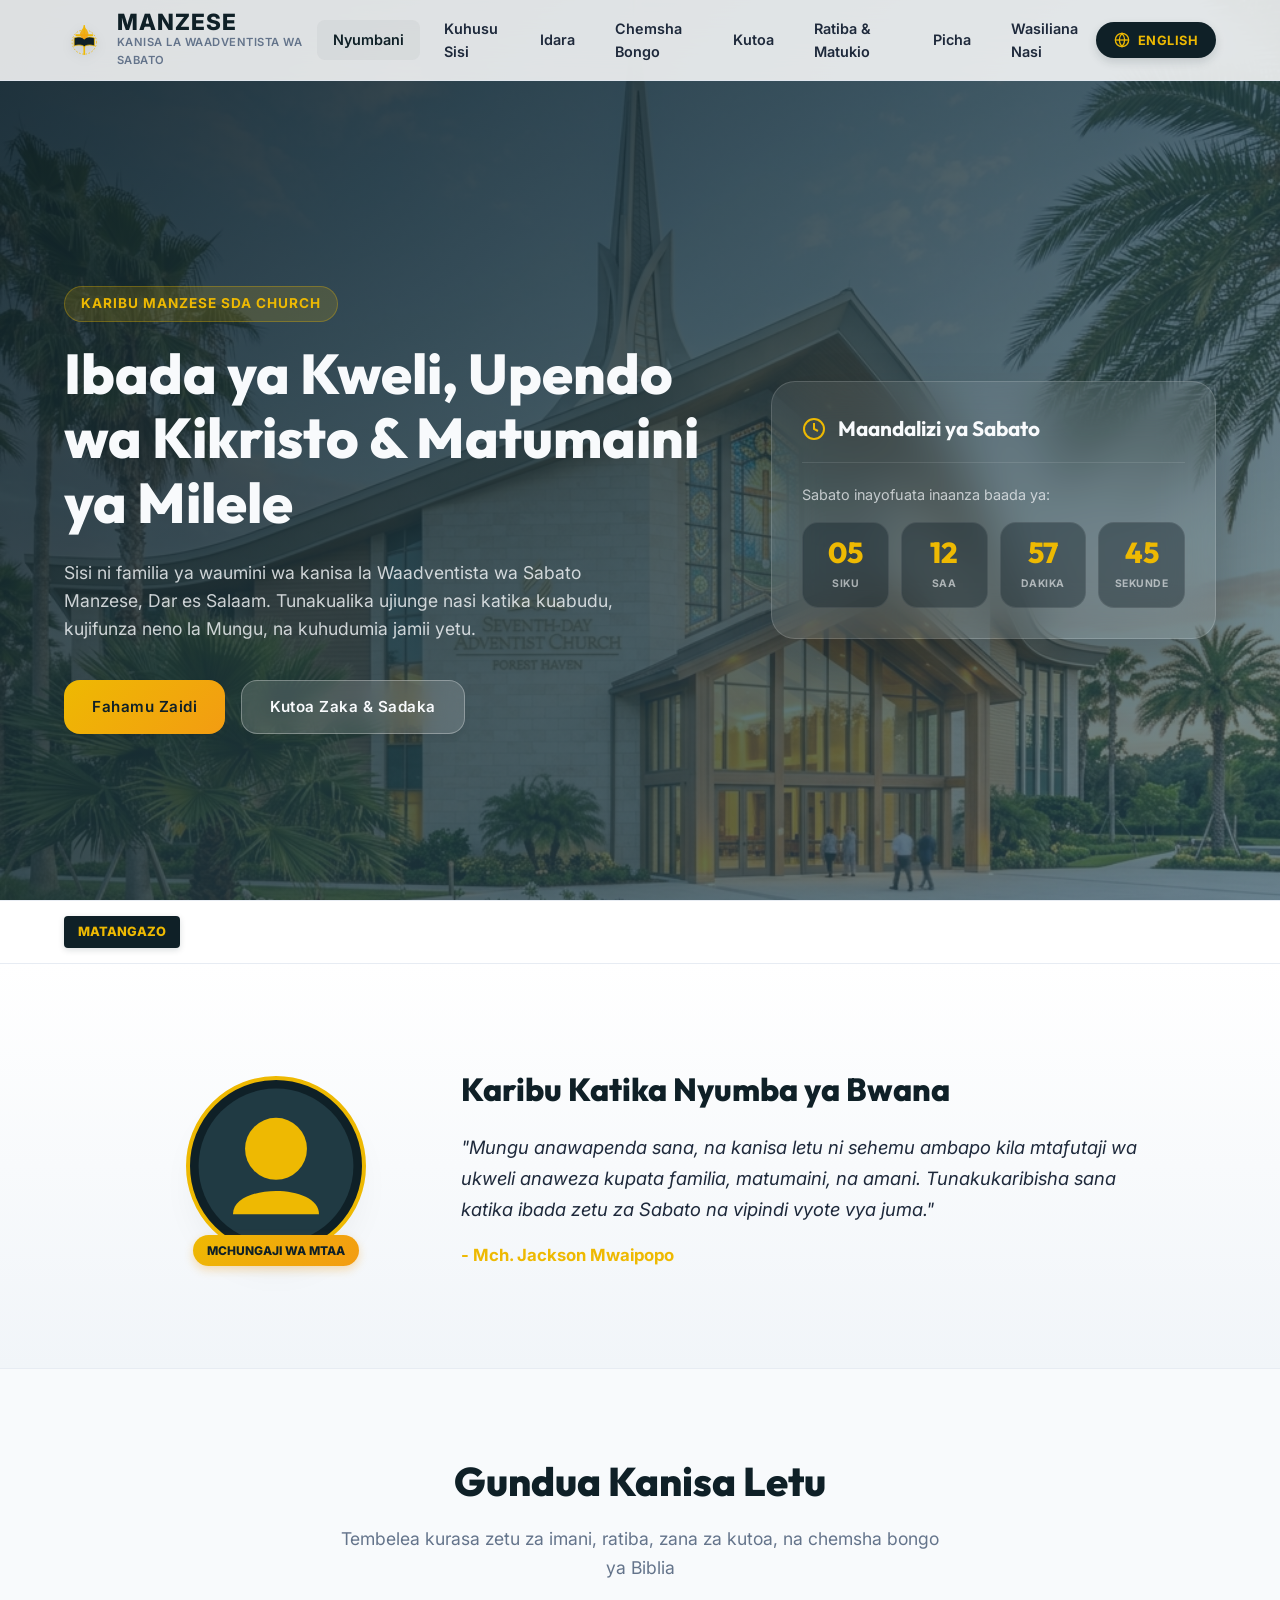
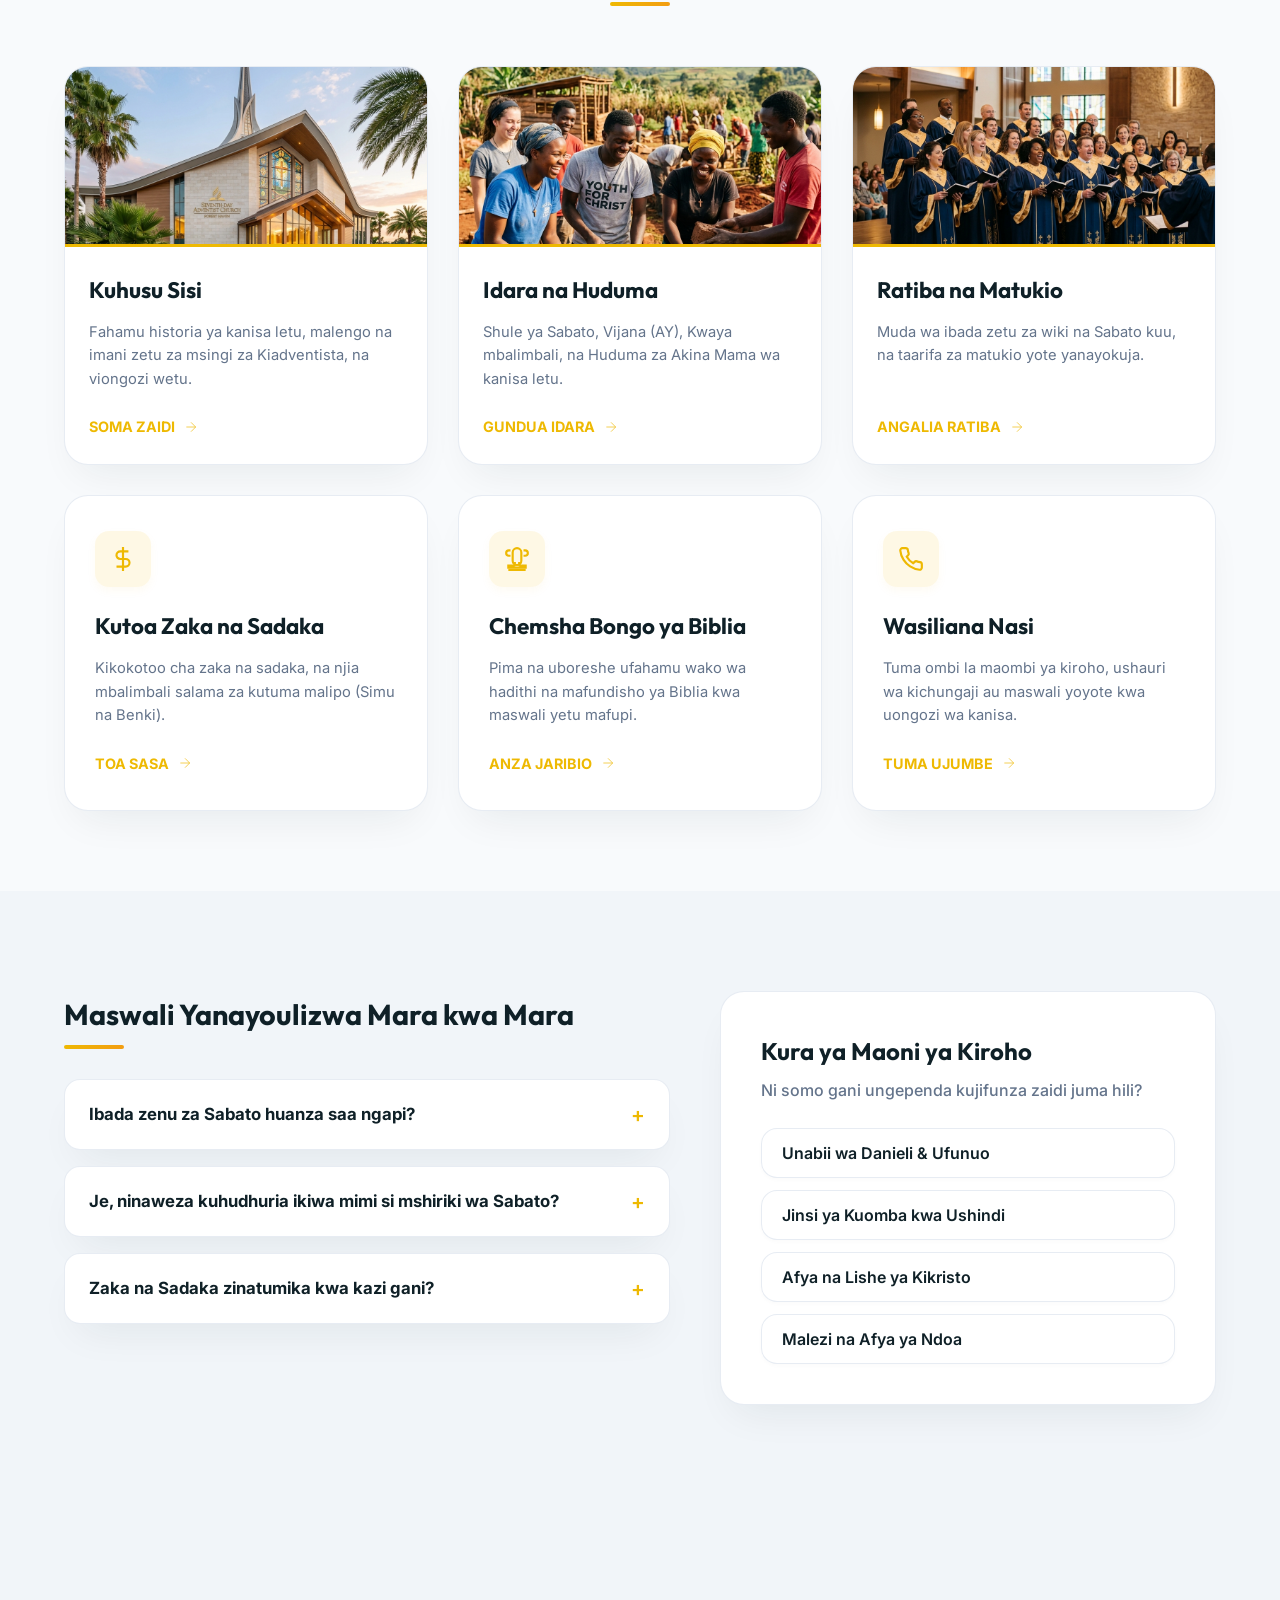
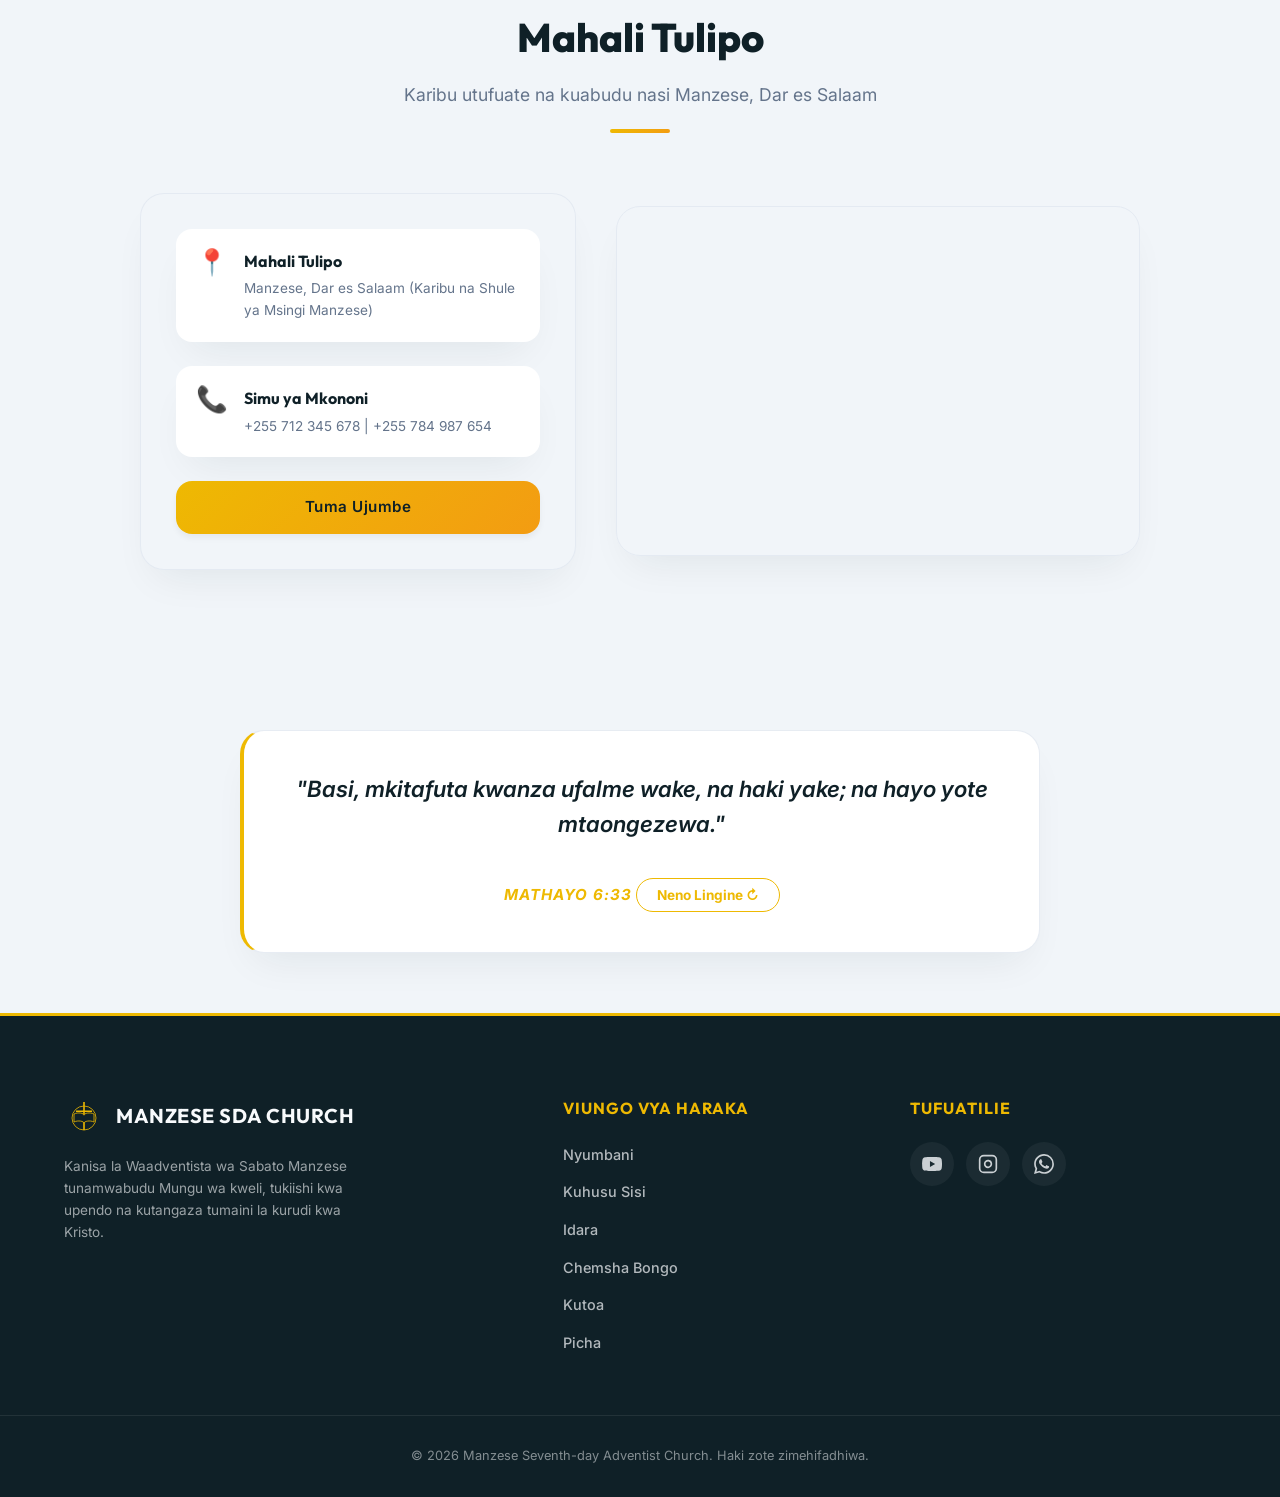
==== commit 3b69efda: "maintainance" ====
--- a/index.html
+++ b/index.html
@@ -171,8 +171,8 @@
         <section class="portal-section bg-light">
             <div class="container">
                 <div class="section-header text-center">
-                    <h2 class="section-title" data-translate="portal_title">Huduma na Zana za Kiroho</h2>
-                    <p class="section-subtitle" data-translate="portal_subtitle">Gundua kurasa zetu za huduma, ratiba, zana za kutoa, na chemsha bongo ya Biblia</p>
+                    <h2 class="section-title" data-translate="portal_title">Gundua Kanisa Letu</h2>
+                    <p class="section-subtitle" data-translate="portal_subtitle">Tembelea kurasa zetu za imani, ratiba, zana za kutoa, na chemsha bongo ya Biblia</p>
                     <div class="header-bar"></div>
                 </div>
 
@@ -365,7 +365,7 @@
                                 </div>
                                 <div class="poll-bar-bg"><div class="poll-bar-fill" id="fill-familia"></div></div>
                             </div>
-                            <button class="btn btn-secondary btn-block" id="pollResetBtn" data-translate="poll_btn_reset">Piga Kura Tena</button>
+                            <button class="btn btn-poll-reset btn-block" id="pollResetBtn" data-translate="poll_btn_reset">Piga Kura Tena</button>
                         </div>
                     </div>
                 </div>
--- a/styles.css
+++ b/styles.css
@@ -144,6 +144,20 @@
     display: flex;
     width: 100%;
 }
+
+.btn-poll-reset {
+    background: transparent;
+    color: var(--primary-color);
+    border: 2px solid var(--primary-color);
+    margin-top: 0.75rem;
+}
+
+.btn-poll-reset:hover {
+    background: var(--primary-color);
+    color: var(--text-light);
+    transform: translateY(-2px);
+}
+
 
 /* ==========================================================================
    Header Navigation Styles
